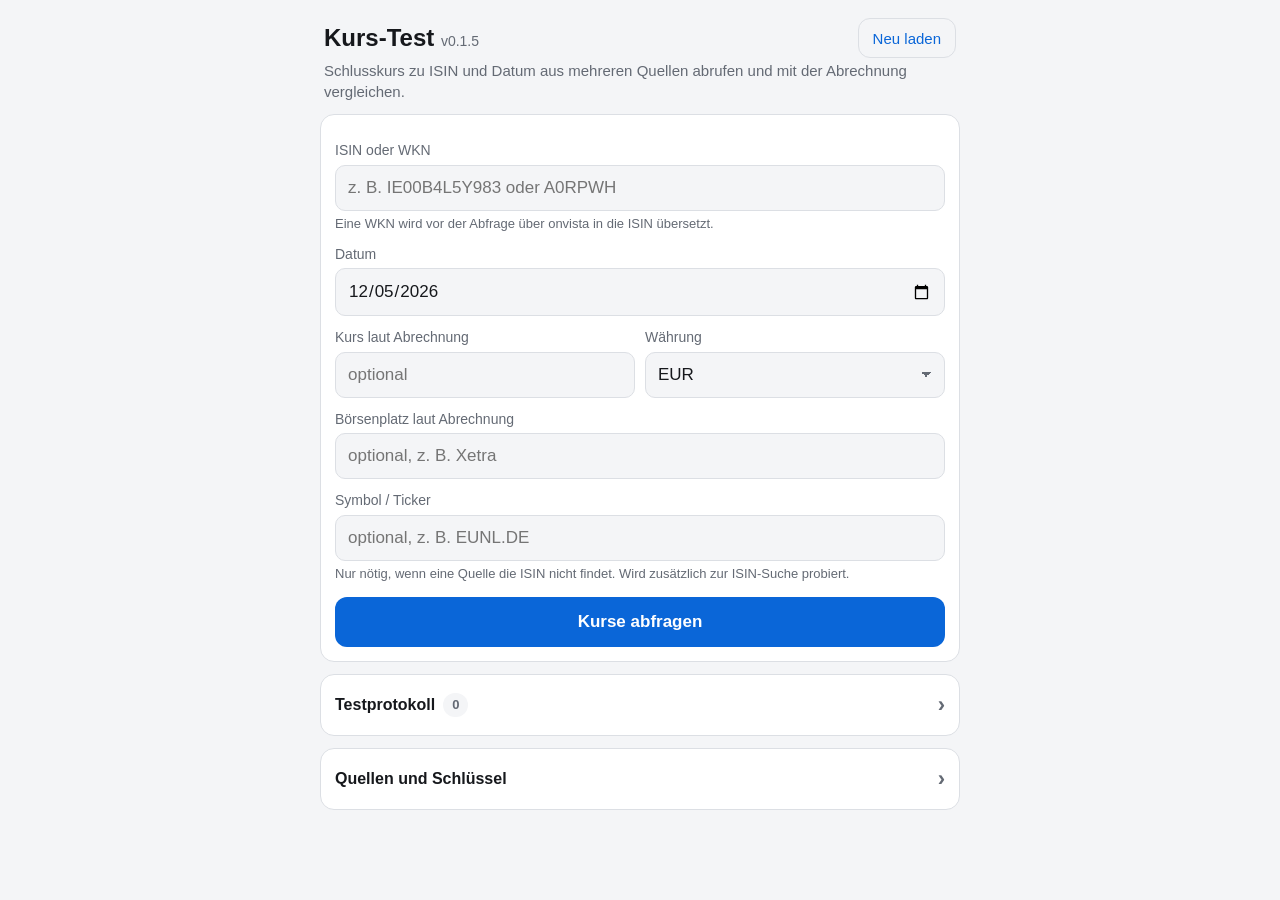
==== kurs-test.html @ 246d6fbe "Kurs-Test v0.1.5: Hinweis bei heutigem Datum, Handelsende je Börsenplatz - Ist das Wunschdatum heute" ====
<!doctype html>
<html lang="de">
<head>
<meta charset="utf-8">
<meta name="viewport" content="width=device-width, initial-scale=1, viewport-fit=cover">
<meta name="apple-mobile-web-app-capable" content="yes">
<meta name="mobile-web-app-capable" content="yes">
<meta name="apple-mobile-web-app-status-bar-style" content="default">
<meta name="apple-mobile-web-app-title" content="Kurs-Test">
<meta name="format-detection" content="telephone=no">
<meta name="theme-color" content="#f4f5f7" media="(prefers-color-scheme: light)">
<meta name="theme-color" content="#16181c" media="(prefers-color-scheme: dark)">
<title>Kurs-Test</title>
<style>
:root {
  --bg: #f4f5f7; --card: #fff; --text: #16181c; --muted: #646a74; --line: #dcdfe4;
  --accent: #0a66d8; --accent-text: #fff;
  --ok: #1b7f3b; --ok-bg: #e4f3e9; --warn: #9a5c00; --warn-bg: #fcf0d9; --bad: #c62828; --bad-bg: #fbe6e6;
  --hl: #e8f1fd;
  color-scheme: light dark;
}
@media (prefers-color-scheme: dark) {
  :root {
    --bg: #16181c; --card: #212429; --text: #eceef1; --muted: #9aa0aa; --line: #353943;
    --accent: #4c9bff; --accent-text: #0b1220;
    --ok: #63d18a; --ok-bg: #1c3325; --warn: #f0b04a; --warn-bg: #3a2e16; --bad: #ff7d7d; --bad-bg: #3d2121;
    --hl: #1b2a3e;
  }
}
* { box-sizing: border-box; }
html { -webkit-text-size-adjust: 100%; }
body {
  margin: 0; background: var(--bg); color: var(--text);
  font: 16px/1.4 -apple-system, BlinkMacSystemFont, "Segoe UI", Roboto, sans-serif;
  padding: env(safe-area-inset-top) max(12px, env(safe-area-inset-right))
           calc(32px + env(safe-area-inset-bottom)) max(12px, env(safe-area-inset-left));
}
main { max-width: 640px; margin: 0 auto; }
.top { display: flex; align-items: center; justify-content: space-between; gap: 10px; margin: 18px 4px 2px; }
h1 { font-size: 24px; margin: 0; }
.top button { width: auto; min-height: 40px; margin: 0; padding: 0 14px; font-size: 15px; }
h1 .ver { font-size: 14px; font-weight: 400; color: var(--muted); }
.lead { margin: 0 4px 8px; color: var(--muted); font-size: 15px; }
h2 { font-size: 18px; margin: 0 0 6px; }
.card { background: var(--card); border: 1px solid var(--line); border-radius: 14px; padding: 14px; margin: 12px 0; }
label { display: block; font-size: 14px; color: var(--muted); margin: 12px 0 4px; }
input:not([type=checkbox]), select {
  display: block; width: 100%; min-width: 0; min-height: 46px; margin: 0;
  font: inherit; font-size: 17px; padding: 10px 12px;
  border: 1px solid var(--line); border-radius: 10px; background: var(--bg); color: var(--text);
  -webkit-appearance: none; appearance: none;
}
select { background-image: linear-gradient(45deg, transparent 50%, var(--muted) 50%), linear-gradient(135deg, var(--muted) 50%, transparent 50%);
  background-position: calc(100% - 18px) 50%, calc(100% - 13px) 50%; background-size: 5px 5px; background-repeat: no-repeat; padding-right: 30px; }
#isin, #symbol { text-transform: uppercase; }
#isin::placeholder, #symbol::placeholder { text-transform: none; }
input[type=checkbox] { width: 24px; height: 24px; margin: 0; flex: none; accent-color: var(--accent); }
.grid2 { display: grid; grid-template-columns: minmax(0, 1fr) minmax(0, 1fr); gap: 0 10px; }
.hint { font-size: 13px; color: var(--muted); margin: 4px 0 0; }
.err { color: var(--bad); font-size: 15px; margin: 10px 0 0; }
button {
  font: inherit; font-size: 17px; font-weight: 600; width: 100%; min-height: 50px; margin-top: 14px;
  border: 0; border-radius: 12px; padding: 0 16px; background: var(--accent); color: var(--accent-text);
  touch-action: manipulation;
}
button:disabled { opacity: .5; }
button.sec { background: transparent; color: var(--accent); border: 1px solid var(--line); font-weight: 500; }
.btns { display: grid; grid-template-columns: 1fr 1fr; gap: 10px; }
details > summary { cursor: pointer; font-weight: 600; min-height: 32px; display: flex; align-items: center; list-style: none; }
details > summary::-webkit-details-marker { display: none; }
details > summary::after { content: "›"; margin-left: auto; font-size: 22px; color: var(--muted); transition: transform .15s; }
details[open] > summary::after { transform: rotate(90deg); }
.src-set { border-top: 1px solid var(--line); padding: 12px 0 4px; }
.src-set:first-of-type { border-top: 0; }
.src-set .head { display: flex; gap: 10px; align-items: center; font-weight: 600; }
.src-set a { color: var(--accent); }

.res-head { display: flex; align-items: center; gap: 8px; flex-wrap: wrap; }
.res-head h2 { margin: 0; }
.badge { font-size: 13px; font-weight: 600; padding: 3px 9px; border-radius: 99px; background: var(--bg); color: var(--muted); }
.badge.ok { background: var(--ok-bg); color: var(--ok); }
.badge.warn { background: var(--warn-bg); color: var(--warn); }
.badge.bad { background: var(--bad-bg); color: var(--bad); }
.msg { margin: 8px 0 0; font-size: 15px; color: var(--muted); }
.q { border: 1px solid var(--line); border-radius: 10px; padding: 10px 12px; margin-top: 10px; }
.q.hl { background: var(--hl); border-color: var(--accent); }
.q-top { display: flex; justify-content: space-between; gap: 10px; align-items: baseline; }
.q-label { font-weight: 600; overflow-wrap: anywhere; }
.q-price { font-weight: 700; font-size: 18px; white-space: nowrap; font-variant-numeric: tabular-nums; }
.q-sub { font-size: 14px; color: var(--muted); margin-top: 2px; overflow-wrap: anywhere; }
.q-sub.warn { color: var(--warn); }
.q-dev { display: inline-block; margin-top: 6px; font-size: 14px; font-weight: 600; padding: 2px 8px; border-radius: 6px; font-variant-numeric: tabular-nums; }
.q-dev.ok { background: var(--ok-bg); color: var(--ok); }
.q-dev.warn { background: var(--warn-bg); color: var(--warn); }
.q-dev.bad { background: var(--bad-bg); color: var(--bad); }
.raw { margin-top: 10px; }
.raw > summary { font-weight: 500; font-size: 14px; color: var(--accent); }
.raw .call { margin-top: 8px; }
.raw .url { font-size: 12px; color: var(--muted); overflow-wrap: anywhere; }
.raw pre { margin: 4px 0 0; padding: 8px; background: var(--bg); border-radius: 8px; font-size: 12px; max-height: 260px; overflow: auto;
  white-space: pre-wrap; word-break: break-all; -webkit-overflow-scrolling: touch; }
.spin { display: inline-block; width: 14px; height: 14px; border: 2px solid var(--line); border-top-color: var(--accent); border-radius: 50%; animation: sp .8s linear infinite; vertical-align: -2px; }
@keyframes sp { to { transform: rotate(360deg); } }
</style>
</head>
<body>
<main>
  <div class="top">
    <h1>Kurs-Test <span class="ver" id="ver"></span></h1>
    <button type="button" class="sec" id="reloadBtn">Neu laden</button>
  </div>
  <p class="lead">Schlusskurs zu ISIN und Datum aus mehreren Quellen abrufen und mit der Abrechnung vergleichen.</p>

  <form class="card" id="form" novalidate autocomplete="off">
    <label for="isin">ISIN oder WKN</label>
    <input id="isin" name="isin" autocapitalize="characters" autocorrect="off" spellcheck="false" maxlength="14" placeholder="z. B. IE00B4L5Y983 oder A0RPWH" enterkeyhint="next">
    <p class="hint">Eine WKN wird vor der Abfrage über onvista in die ISIN übersetzt.</p>

    <label for="date">Datum</label>
    <input id="date" name="date" type="date">

    <div class="grid2">
      <div>
        <label for="ref">Kurs laut Abrechnung</label>
        <input id="ref" name="ref" inputmode="decimal" placeholder="optional" enterkeyhint="done">
      </div>
      <div>
        <label for="refCur">Währung</label>
        <select id="refCur" name="refCur"></select>
      </div>
    </div>

    <label for="venue">Börsenplatz laut Abrechnung</label>
    <input id="venue" name="venue" list="venues" autocorrect="off" placeholder="optional, z. B. Xetra">
    <datalist id="venues">
      <option value="Xetra"><option value="Tradegate"><option value="Frankfurt"><option value="gettex">
      <option value="LS Exchange"><option value="Stuttgart"><option value="München"><option value="Fondsgesellschaft">
      <option value="NYSE"><option value="Nasdaq">
    </datalist>

    <label for="symbol">Symbol / Ticker</label>
    <input id="symbol" name="symbol" autocapitalize="characters" autocorrect="off" spellcheck="false" placeholder="optional, z. B. EUNL.DE">
    <p class="hint">Nur nötig, wenn eine Quelle die ISIN nicht findet. Wird zusätzlich zur ISIN-Suche probiert.</p>

    <p class="err" id="formErr" hidden></p>
    <button type="submit" id="go">Kurse abfragen</button>
  </form>

  <div id="results"></div>

  <details class="card" id="protoCard">
    <summary>Testprotokoll <span class="badge" id="protoCount" style="margin-left:8px">0</span></summary>
    <p class="hint">Jede Abfrage wird hier lokal auf diesem Gerät gesammelt. Als CSV exportieren, um die Quellen zu vergleichen.</p>
    <div class="btns">
      <button type="button" id="exportBtn">CSV exportieren</button>
      <button type="button" class="sec" id="clearBtn">Protokoll löschen</button>
    </div>
  </details>

  <details class="card" id="settings">
    <summary>Quellen und Schlüssel</summary>
    <p class="hint">Schlüssel werden nur lokal in diesem Browser gespeichert und nie übertragen, außer an die jeweilige Quelle.</p>
    <div id="srcSettings"></div>
  </details>
</main>

<script>
'use strict';
const VERSION = '0.1.5';
const LOOKBACK_DAYS = 10;   // so weit wird vor dem Wunschdatum nach dem letzten Handelstag gesucht
const TIMEOUT_MS = 15000;
const CURRENCIES = ['EUR', 'USD', 'GBP', 'CHF', 'JPY', 'CAD', 'AUD', 'DKK', 'SEK', 'NOK', 'HKD'];
// Untereinheiten, in denen manche Börsen notieren (z. B. London in Pence)
const SUBUNITS = { GBp: ['GBP', 100], GBX: ['GBP', 100], ZAc: ['ZAR', 100], ILA: ['ILS', 100] };

// ---------- Hilfsfunktionen ----------
const $ = s => document.querySelector(s);
const enc = encodeURIComponent;
const store = {
  get(k, d) { try { const v = localStorage.getItem(k); return v == null ? d : JSON.parse(v); } catch { return d; } },
  set(k, v) { try { localStorage.setItem(k, JSON.stringify(v)); } catch { /* Speicher nicht verfügbar */ } },
};

function h(tag, attrs, ...kids) {
  const el = document.createElement(tag);
  for (const [k, v] of Object.entries(attrs || {})) {
    if (v == null || v === false) continue;
    if (k === 'class') el.className = v;
    else if (k.startsWith('on')) el.addEventListener(k.slice(2), v);
    else el.setAttribute(k, v === true ? '' : v);
  }
  for (const c of kids.flat()) {
    if (c == null || c === false) continue;
    el.append(c instanceof Node ? c : document.createTextNode(String(c)));
  }
  return el;
}

function fill(el, ...kids) { el.replaceChildren(...kids.flat().filter(c => c != null && c !== false)); }

class SourceError extends Error {
  constructor(status, message) { super(message); this.status = status; }
}

function addDays(iso, n) {
  const d = new Date(iso + 'T00:00:00Z');
  d.setUTCDate(d.getUTCDate() + n);
  return d.toISOString().slice(0, 10);
}
// Unix-Zeitstempel (Sekunden) → Kalenderdatum in der Zeitzone der Börse
function tsToDate(sec, tz) {
  return new Intl.DateTimeFormat('sv-SE', { timeZone: tz || 'Europe/Berlin', year: 'numeric', month: '2-digit', day: '2-digit' })
    .format(new Date(sec * 1000));
}
function todayIso() { return tsToDate(Date.now() / 1000, 'Europe/Berlin'); }
// Letzter gültiger Kurs am oder vor dem Datum
function pickOnOrBefore(points, date) {
  let best = null;
  for (const p of points) {
    if (p.date && p.date <= date && typeof p.close === 'number' && isFinite(p.close) && (!best || p.date > best.date)) best = p;
  }
  return best;
}
function fmtDate(iso) {
  const [y, m, d] = iso.split('-');
  const wd = ['So', 'Mo', 'Di', 'Mi', 'Do', 'Fr', 'Sa'][new Date(iso + 'T12:00:00Z').getUTCDay()];
  return `${wd} ${d}.${m}.${y}`;
}
const nf = new Intl.NumberFormat('de-DE', { minimumFractionDigits: 2, maximumFractionDigits: 6 });
const nf4 = new Intl.NumberFormat('de-DE', { minimumFractionDigits: 2, maximumFractionDigits: 4 });
const nfPct = new Intl.NumberFormat('de-DE', { minimumFractionDigits: 2, maximumFractionDigits: 2, signDisplay: 'exceptZero' });
function parseNum(s) {
  s = String(s || '').trim().replace(/\s/g, '');
  if (!s) return null;
  if (s.includes(',')) s = s.replace(/\./g, '').replace(',', '.');
  const n = Number(s);
  return isFinite(n) ? n : NaN;
}
const isWkn = s => /^[A-Z0-9]{6}$/.test(s);
function isinValid(s) {
  if (!/^[A-Z]{2}[A-Z0-9]{9}[0-9]$/.test(s)) return false;
  const digits = s.split('').map(c => /[A-Z]/.test(c) ? String(c.charCodeAt(0) - 55) : c).join('');
  let sum = 0;
  for (let i = digits.length - 1, dbl = false; i >= 0; i--, dbl = !dbl) {
    let d = +digits[i];
    if (dbl) { d *= 2; if (d > 9) d -= 9; }
    sum += d;
  }
  return sum % 10 === 0;
}
function maskUrl(u) { return u.replace(/(api_token|apikey|token)=[^&]+/gi, '$1=***'); }
// Handelsende je Börsenplatz (deutsche Zeit, sofern nicht anders angegeben); Reihenfolge = Suchreihenfolge
const CLOSING = [
  ['xetra', '17:30 Uhr'], ['tradegate', '22:00 Uhr'], ['gettex', '22:00 Uhr'], ['quotrix', '22:00 Uhr'],
  ['ls exchange', '23:00 Uhr'], ['lang & schwarz', '23:00 Uhr'], ['frankfurt', '22:00 Uhr'], ['stuttgart', '22:00 Uhr'],
  ['münchen', '22:00 Uhr'], ['düsseldorf', '22:00 Uhr'], ['berlin', '22:00 Uhr'], ['hamburg', '22:00 Uhr'], ['hannover', '22:00 Uhr'],
  ['nasdaq', '16:00 Uhr New York (meist 22:00 Uhr dt. Zeit)'], ['nyse', '16:00 Uhr New York (meist 22:00 Uhr dt. Zeit)'],
  ['london', '16:30 Uhr London (17:30 Uhr dt. Zeit)'], ['six', '17:30 Uhr'], ['euronext', '17:30 Uhr'], ['wien', '17:30 Uhr'],
];
function closingTime(label) {
  const l = String(label || '').toLowerCase();
  if (/fondsgesellschaft|\bkag\b/.test(l)) return 'Rücknahmepreis, einmal täglich';
  const hit = CLOSING.find(([k]) => l.includes(k));
  return hit ? 'Handelsende ' + hit[1] : '';
}

function venueMatch(label, venue) {
  return !!venue && String(label || '').toLowerCase().includes(venue.toLowerCase());
}
function sortByVenue(list, getName, venue) {
  return [...list].sort((a, b) => venueMatch(getName(b), venue) - venueMatch(getName(a), venue));
}
function dedupe(list, key) {
  const seen = new Set();
  return list.filter(x => { const k = key(x); if (!k || seen.has(k)) return false; seen.add(k); return true; });
}
function parseCsv(text) {
  const rows = [];
  for (const line of text.split(/\r?\n/)) {
    if (!line) continue;
    const out = []; let cur = '', q = false;
    for (let i = 0; i < line.length; i++) {
      const c = line[i];
      if (q) { if (c === '"' && line[i + 1] === '"') { cur += '"'; i++; } else if (c === '"') q = false; else cur += c; }
      else if (c === '"') q = true;
      else if (c === ',') { out.push(cur); cur = ''; }
      else cur += c;
    }
    out.push(cur); rows.push(out);
  }
  return rows;
}

// ---------- Abruf ----------
async function fetchText(url, opts = {}) {
  const ctrl = new AbortController();
  const timer = setTimeout(() => ctrl.abort(), TIMEOUT_MS);
  try {
    let res;
    try {
      res = await fetch(url, { ...opts, signal: ctrl.signal, credentials: 'omit' });
    } catch (e) {
      if (e.name === 'AbortError') throw new SourceError('timeout', 'Zeitüberschreitung (15 s)');
      throw new SourceError('blocked', 'Vom Browser blockiert (CORS) oder Netzwerkfehler');
    }
    const text = await res.text();
    return { ok: res.ok, status: res.status, text };
  } catch (e) {
    if (e instanceof SourceError) throw e;
    throw new SourceError(e.name === 'AbortError' ? 'timeout' : 'error', e.name === 'AbortError' ? 'Zeitüberschreitung (15 s)' : String(e.message || e));
  } finally {
    clearTimeout(timer);
  }
}

// Kontext je Quelle: hält den Schlüssel und protokolliert alle Rohantworten
function makeCtx(src) {
  const raw = [];
  return {
    raw,
    key: (keys[src.id] || '').trim(),
    async json(url, opts) {
      const entry = { url: maskUrl(url) };
      raw.push(entry);
      try {
        const r = await fetchText(url, opts);
        entry.status = r.status; entry.text = r.text;
        if (!r.ok) throw new SourceError('http', `HTTP ${r.status}`);
        try { return JSON.parse(r.text); } catch { throw new SourceError('parse', 'Antwort ist kein JSON'); }
      } catch (e) {
        if (entry.text == null) entry.text = '[' + e.message + ']';
        throw e;
      }
    },
  };
}

// ---------- EZB-Referenzkurse ----------
const fxCache = new Map();
// Liefert Einheiten Fremdwährung je 1 EUR am oder vor dem Datum
function ecbRate(cur, date) {
  if (cur === 'EUR') return Promise.resolve({ rate: 1, date });
  const k = cur + '|' + date;
  if (!fxCache.has(k)) {
    const p = (async () => {
      const url = `https://data-api.ecb.europa.eu/service/data/EXR/D.${enc(cur)}.EUR.SP00.A?startPeriod=${addDays(date, -LOOKBACK_DAYS)}&endPeriod=${date}&format=csvdata&detail=dataonly`;
      const r = await fetchText(url);
      if (!r.ok) throw new SourceError(r.status === 404 ? 'notfound' : 'http', r.status === 404 ? `Kein EZB-Kurs für ${cur} im Zeitraum` : `HTTP ${r.status}`);
      const rows = parseCsv(r.text);
      const head = rows[0] || [];
      const iD = head.indexOf('TIME_PERIOD'), iV = head.indexOf('OBS_VALUE');
      const pt = pickOnOrBefore(rows.slice(1).map(x => ({ date: x[iD], close: parseFloat(x[iV]) })), date);
      if (!pt) throw new SourceError('nodata', `Kein EZB-Kurs für ${cur} im Zeitraum`);
      return { rate: pt.close, date: pt.date, url, text: r.text };
    })();
    p.catch(() => fxCache.delete(k));
    fxCache.set(k, p);
  }
  return fxCache.get(k);
}
function normCur(cur, value) {
  if (SUBUNITS[cur]) return { cur: SUBUNITS[cur][0], value: value / SUBUNITS[cur][1] };
  return { cur: (cur || '').toUpperCase(), value };
}

// ---------- Quellen ----------
// Jede Quelle liefert eine Liste von Zeilen: { label, name, currency, close, date, note, error, info }

async function runOnvista(q, ctx) {
  const OV = 'https://api.onvista.de/api/v1';
  const PATH = { STOCK: 'stocks', FUND: 'funds', BOND: 'bonds', DERIVATIVE: 'derivatives', INDEX: 'indices', PRECIOUS_METAL: 'precious_metals', CURRENCY: 'currencies' };
  const s = await ctx.json(`${OV}/instruments/search/facet?searchValue=${enc(q.isin)}`);
  const items = [];
  for (const f of s.facets || []) for (const r of f.results || []) items.push(r);
  const inst = items.find(r => (r.isin || '').toUpperCase() === q.isin) || items[0];
  if (!inst) throw new SourceError('notfound', 'ISIN nicht gefunden');
  const type = inst.entityType;
  const path = PATH[type] || String(type || '').toLowerCase() + 's';
  const snap = await ctx.json(`${OV}/${path}/ISIN:${enc(inst.isin || q.isin)}/snapshot`);
  const uid = (snap.instrument && snap.instrument.entityValue) || inst.entityValue;
  const name = (snap.instrument && snap.instrument.name) || inst.name;
  // Die Notierungs-ID steckt in market.idNotation (ältere Antworten: direkt im Eintrag)
  let nots = ((snap.quoteList && snap.quoteList.list) || [])
    .map(n => ({ ...n, id: (n.market && n.market.idNotation) != null ? n.market.idNotation : n.idNotation }))
    .filter(n => n.id != null);
  if (!nots.length) throw new SourceError('nodata', 'Keine Börsenplätze gefunden');
  nots = sortByVenue(nots, n => n.market && n.market.name, q.venue).slice(0, 8);
  return Promise.all(nots.map(async n => {
    const label = (n.market && n.market.name) || 'Notierung ' + n.id;
    const cur = n.isoCurrency || (n.market && n.market.isoCurrency) || (n.quote && n.quote.isoCurrency);
    const base = `${OV}/instruments/${enc(type)}/${enc(uid)}`;
    const from = addDays(q.date, -LOOKBACK_DAYS);
    // Zwei Abfragewege; der erste, der Kurse liefert, gewinnt
    const ways = [
      ['eod_history', `${base}/eod_history?idNotation=${enc(n.id)}&range=M1&startDate=${from}`],
      ['chart_history', `${base}/chart_history?idNotation=${enc(n.id)}&resolution=1D&startDate=${from}&endDate=${addDays(q.date, 1)}`],
    ];
    const errors = [];
    for (const [way, url] of ways) {
      try {
        const e = await ctx.json(url);
        const ts = e.datetimeLast || [], last = e.last || [];
        const p = pickOnOrBefore(ts.map((t, i) => ({ date: tsToDate(t, 'Europe/Berlin'), close: last[i] })), q.date);
        if (p) return { label, name, currency: e.isoCurrency || cur, close: p.close, date: p.date, note: 'über ' + way };
        errors.push(`${way}: kein Kurs im Zeitraum`);
      } catch (err) {
        errors.push(`${way}: ${err.message}`);
      }
    }
    return { label, name, error: errors.join(' · ') };
  }));
}

async function runYahoo(q, ctx) {
  const Y = 'https://query1.finance.yahoo.com';
  let list = q.symbol ? [{ symbol: q.symbol }] : [];
  try {
    const s = await ctx.json(`${Y}/v1/finance/search?q=${enc(q.isin)}&quotesCount=10&newsCount=0`);
    for (const it of s.quotes || []) list.push({ symbol: it.symbol, name: it.longname || it.shortname, exch: it.exchDisp || it.exchange });
  } catch (e) { if (!list.length) throw e; }
  list = sortByVenue(dedupe(list, x => x.symbol), x => x.exch, q.venue).slice(0, 6);
  if (!list.length) throw new SourceError('notfound', 'ISIN nicht gefunden');
  const p1 = Math.floor(Date.parse(addDays(q.date, -LOOKBACK_DAYS) + 'T00:00:00Z') / 1000);
  const p2 = Math.floor(Date.parse(addDays(q.date, 1) + 'T23:59:59Z') / 1000);
  return Promise.all(list.map(async sy => {
    try {
      const c = await ctx.json(`${Y}/v8/finance/chart/${enc(sy.symbol)}?period1=${p1}&period2=${p2}&interval=1d`);
      const r = c.chart && c.chart.result && c.chart.result[0];
      if (!r) throw new SourceError('nodata', (c.chart && c.chart.error && c.chart.error.description) || 'Keine Daten');
      const closes = (r.indicators && r.indicators.quote && r.indicators.quote[0] && r.indicators.quote[0].close) || [];
      const p = pickOnOrBefore((r.timestamp || []).map((t, i) => ({ date: tsToDate(t, r.meta.exchangeTimezoneName), close: closes[i] })), q.date);
      return {
        label: `${sy.symbol} · ${r.meta.fullExchangeName || r.meta.exchangeName || sy.exch || ''}`, name: sy.name || r.meta.longName,
        currency: r.meta.currency, close: p && p.close, date: p && p.date,
        error: p ? null : 'Kein Kurs im Zeitraum', note: 'Schlusskurs splitbereinigt',
      };
    } catch (err) {
      return { label: sy.symbol, name: sy.name, error: err.message };
    }
  }));
}

async function runEodhd(q, ctx) {
  const E = 'https://eodhd.com/api';
  const k = enc(ctx.key);
  let list = [];
  if (q.symbol && q.symbol.includes('.')) { const [c, x] = q.symbol.split('.'); list.push({ Code: c, Exchange: x }); }
  try {
    const s = await ctx.json(`${E}/search/${enc(q.isin)}?api_token=${k}&fmt=json&limit=15`);
    if (Array.isArray(s)) list.push(...s);
  } catch (e) { if (!list.length) throw e; }
  list = sortByVenue(dedupe(list, x => x.Code && x.Code + '.' + x.Exchange), x => x.Exchange, q.venue).slice(0, 6);
  if (!list.length) throw new SourceError('notfound', 'ISIN nicht gefunden');
  return Promise.all(list.map(async it => {
    const sym = it.Code + '.' + it.Exchange;
    try {
      const d = await ctx.json(`${E}/eod/${enc(sym)}?from=${addDays(q.date, -LOOKBACK_DAYS)}&to=${q.date}&period=d&fmt=json&api_token=${k}`);
      const p = pickOnOrBefore((Array.isArray(d) ? d : []).map(x => ({ date: x.date, close: x.close })), q.date);
      return { label: sym, name: it.Name, currency: it.Currency, close: p && p.close, date: p && p.date,
        error: p ? null : 'Kein Kurs im Zeitraum', note: '„close“ splitbereinigt' };
    } catch (err) {
      return { label: sym, name: it.Name, error: err.message };
    }
  }));
}

async function runTwelve(q, ctx) {
  const T = 'https://api.twelvedata.com';
  const k = enc(ctx.key);
  let list = q.symbol ? [{ symbol: q.symbol }] : [];
  try {
    const s = await ctx.json(`${T}/symbol_search?symbol=${enc(q.isin)}&outputsize=10&apikey=${k}`);
    if (s.status === 'error') throw new SourceError('http', s.message || 'Fehler');
    list.push(...(s.data || []));
  } catch (e) { if (!list.length) throw e; }
  list = sortByVenue(dedupe(list, x => x.symbol && x.symbol + '|' + (x.mic_code || '')), x => x.exchange, q.venue).slice(0, 4);
  if (!list.length) throw new SourceError('notfound', 'ISIN nicht gefunden');
  return Promise.all(list.map(async it => {
    const label = it.exchange ? `${it.symbol} · ${it.exchange}` : it.symbol;
    try {
      const mic = it.mic_code ? `&mic_code=${enc(it.mic_code)}` : '';
      const t = await ctx.json(`${T}/time_series?symbol=${enc(it.symbol)}${mic}&interval=1day&start_date=${addDays(q.date, -LOOKBACK_DAYS)}&end_date=${addDays(q.date, 1)}&order=asc&apikey=${k}`);
      if (t.status === 'error') throw new SourceError('http', t.message || 'Fehler');
      const p = pickOnOrBefore((t.values || []).map(v => ({ date: String(v.datetime).slice(0, 10), close: parseFloat(v.close) })), q.date);
      return { label, name: it.instrument_name, currency: (t.meta && t.meta.currency) || it.currency, close: p && p.close, date: p && p.date,
        error: p ? null : 'Kein Kurs im Zeitraum' };
    } catch (err) {
      return { label, name: it.instrument_name, error: err.message };
    }
  }));
}

async function runAlpha(q, ctx) {
  const A = 'https://www.alphavantage.co/query';
  const k = enc(ctx.key);
  const check = j => { const m = j['Error Message'] || j.Note || j.Information; if (m) throw new SourceError('http', m); };
  let list = q.symbol ? [{ sym: q.symbol }] : [];
  try {
    const s = await ctx.json(`${A}?function=SYMBOL_SEARCH&keywords=${enc(q.isin)}&apikey=${k}`);
    check(s);
    for (const m of s.bestMatches || []) list.push({ sym: m['1. symbol'], name: m['2. name'], region: m['4. region'], cur: m['8. currency'] });
  } catch (e) { if (!list.length) throw e; }
  list = dedupe(list, x => x.sym).slice(0, 2);
  if (!list.length) throw new SourceError('notfound', 'ISIN nicht gefunden (Alpha Vantage sucht nur nach Namen/Tickern – Symbol eintragen)');
  return Promise.all(list.map(async it => {
    const label = it.region ? `${it.sym} · ${it.region}` : it.sym;
    try {
      const r = await ctx.json(`${A}?function=TIME_SERIES_DAILY&symbol=${enc(it.sym)}&outputsize=compact&apikey=${k}`);
      check(r);
      const series = r['Time Series (Daily)'] || {};
      const p = pickOnOrBefore(Object.entries(series).map(([d, v]) => ({ date: d, close: parseFloat(v['4. close']) })), q.date);
      return { label, name: it.name, currency: it.cur, close: p && p.close, date: p && p.date,
        error: p ? null : 'Kein Kurs – kostenloser Tarif liefert nur die letzten ~100 Handelstage' };
    } catch (err) {
      return { label, name: it.name, error: err.message };
    }
  }));
}

async function runOpenFigi(q, ctx) {
  const headers = { 'Content-Type': 'application/json' };
  if (ctx.key) headers['X-OPENFIGI-APIKEY'] = ctx.key;
  const r = await ctx.json('https://api.openfigi.com/v3/mapping', { method: 'POST', headers, body: JSON.stringify([{ idType: 'ID_ISIN', idValue: q.isin }]) });
  const d = Array.isArray(r) ? r[0] : null;
  if (d && d.error) throw new SourceError('http', d.error);
  if (!d || !d.data || !d.data.length) throw new SourceError('notfound', (d && d.warning) || 'ISIN nicht gefunden');
  return d.data.slice(0, 20).map(x => ({
    label: `${x.ticker} · ${x.exchCode}`, name: x.name, info: true,
    note: [x.securityType, x.marketSector].filter(Boolean).join(' · '),
  }));
}

const SOURCES = [
  { id: 'onvista', name: 'onvista', key: false, run: runOnvista,
    info: 'Inoffizielle Schnittstelle, kein Schlüssel. Sucht per ISIN, liefert mehrere Börsenplätze, bei Fonds auch die Fondsgesellschaft.' },
  { id: 'yahoo', name: 'Yahoo Finance', key: false, run: runYahoo,
    info: 'Inoffizielle Schnittstelle, kein Schlüssel. Schlusskurse sind splitbereinigt.' },
  { id: 'eodhd', name: 'EODHD', key: true, run: runEodhd, keyUrl: 'https://eodhd.com/register',
    info: 'Kostenpflichtig, kostenloser Zugang mit 20 Abrufen am Tag. Suche per ISIN, gute Abdeckung von Xetra.' },
  { id: 'twelve', name: 'Twelve Data', key: true, run: runTwelve, keyUrl: 'https://twelvedata.com/register',
    info: 'Kostenloser Schlüssel, 8 Abrufe pro Minute. Europäische Börsen teils nur im Bezahltarif.' },
  { id: 'alpha', name: 'Alpha Vantage', key: true, run: runAlpha, keyUrl: 'https://www.alphavantage.co/support/#api-key',
    info: 'Kostenloser Schlüssel, 25 Abrufe am Tag, nur die letzten ~100 Handelstage. Findet ISINs meist nicht – Symbol eintragen.' },
  { id: 'openfigi', name: 'OpenFIGI', key: 'optional', run: runOpenFigi, keyUrl: 'https://www.openfigi.com/api',
    info: 'Keine Kurse – zeigt nur, unter welchen Tickern und Börsen die ISIN gehandelt wird. Schlüssel optional.' },
];

// ---------- Zustand ----------
const keys = store.get('kt.keys', {});
const enabled = store.get('kt.enabled', Object.fromEntries(SOURCES.map(s => [s.id, true])));
const FIELDS = ['isin', 'date', 'ref', 'refCur', 'venue', 'symbol'];

// ---------- Darstellung ----------
const STATUS = {
  ok: ['Kurs gefunden', 'ok'], info: ['Zuordnung', 'ok'], nodata: ['Kein Kurs zum Datum', 'warn'],
  notfound: ['Nicht gefunden', 'warn'], blocked: ['Blockiert', 'bad'], timeout: ['Zeitüberschreitung', 'bad'],
  http: ['Fehler', 'bad'], parse: ['Fehler', 'bad'], error: ['Fehler', 'bad'], nokey: ['Schlüssel fehlt', ''], running: ['läuft …', ''],
};
function badge(status) {
  const [t, c] = STATUS[status] || [status, ''];
  return h('span', { class: 'badge ' + c }, status === 'running' ? [h('span', { class: 'spin' }), ' '] : null, t);
}
function devClass(d) { const a = Math.abs(d); return a < 0.005 ? 'ok' : a < 0.02 ? 'warn' : 'bad'; }

function rawBlock(raw) {
  if (!raw || !raw.length) return null;
  return h('details', { class: 'raw' }, h('summary', {}, `Rohdaten (${raw.length} Abruf${raw.length === 1 ? '' : 'e'})`),
    raw.map(r => h('div', { class: 'call' },
      h('div', { class: 'url' }, (r.status ? `HTTP ${r.status} · ` : '') + r.url),
      h('pre', {}, (r.text || '').length > 20000 ? r.text.slice(0, 20000) + '\n… (gekürzt)' : r.text || ''))));
}

function quoteRow(r, q) {
  const kids = [];
  const price = r.close != null ? `${nf.format(r.close)} ${r.currency || ''}` : '';
  kids.push(h('div', { class: 'q-top' }, h('span', { class: 'q-label' }, r.label), price && h('span', { class: 'q-price' }, price)));
  const sub = [r.name, r.note].filter(Boolean).join(' · ');
  if (sub) kids.push(h('div', { class: 'q-sub' }, sub));
  if (r.close != null) {
    const late = r.date < q.date;
    const closing = closingTime(r.label);
    kids.push(h('div', { class: 'q-sub' + (late ? ' warn' : '') },
      (late && q.date === todayIso() ? `Für heute gibt es noch keinen Schlusskurs – angezeigt wird der vom ${fmtDate(r.date)}`
        : `Kurs vom ${fmtDate(r.date)}` + (late ? ' – letzter Handelstag vor dem Wunschdatum' : ''))));
    if (closing) kids.push(h('div', { class: 'q-sub' }, closing));
    if (r.eur != null) kids.push(h('div', { class: 'q-sub' }, `≈ ${nf4.format(r.eur)} EUR (EZB ${nf.format(r.fxRate)} vom ${fmtDate(r.fxDate)})`));
    if (r.dev != null) kids.push(h('div', { class: 'q-dev ' + devClass(r.dev) },
      `Abweichung ${nfPct.format(r.dev * 100)} %` + (r.devViaFx ? ' (über EZB-Kurs umgerechnet)' : '')));
    if (r.fxNote) kids.push(h('div', { class: 'q-sub warn' }, r.fxNote));
  }
  if (r.error) kids.push(h('div', { class: 'q-sub warn' }, r.error));
  return h('div', { class: 'q' + (venueMatch(r.label, q.venue) ? ' hl' : '') }, kids);
}

function renderSource(card, src, res, q) {
  fill(card,
    h('div', { class: 'res-head' }, h('h2', {}, src.name), badge(res.status)),
    res.message ? h('p', { class: 'msg' }, res.message) : null,
    (res.rows || []).map(r => quoteRow(r, q)),
    rawBlock(res.raw));
}

// Abweichung zum Abrechnungskurs und Gegenwert in EUR ergänzen
async function enrichRows(rows, q) {
  for (const r of rows) {
    if (r.close == null) continue;
    const n = normCur(r.currency, r.close);
    try {
      if (n.cur && n.cur !== 'EUR') {
        const fx = await ecbRate(n.cur, r.date);
        r.eur = n.value / fx.rate; r.fxRate = fx.rate; r.fxDate = fx.date;
      }
      if (q.ref != null) {
        if (!n.cur || n.cur === q.refCur) {
          r.dev = n.value / q.ref - 1;
        } else {
          const a = n.cur === 'EUR' ? n.value : r.eur;
          const fxRef = await ecbRate(q.refCur, q.date);
          r.dev = a / (q.ref / fxRef.rate) - 1; r.devViaFx = true;
        }
      }
    } catch (e) {
      r.fxNote = 'EZB-Umrechnung nicht möglich: ' + e.message;
      if (q.ref != null && (!n.cur || n.cur === q.refCur)) r.dev = n.value / q.ref - 1;
    }
  }
}

async function renderFx(card, q, curs) {
  const list = [...curs].filter(c => c !== 'EUR').sort();
  const kids = [h('div', { class: 'res-head' }, h('h2', {}, 'EZB-Referenzkurse'))];
  const raw = [];
  for (const c of list) {
    try {
      const fx = await ecbRate(c, q.date);
      raw.push({ url: fx.url, status: 200, text: fx.text });
      const late = fx.date < q.date;
      kids.push(h('div', { class: 'q' },
        h('div', { class: 'q-top' }, h('span', { class: 'q-label' }, `1 EUR = ${c}`), h('span', { class: 'q-price' }, nf.format(fx.rate))),
        h('div', { class: 'q-sub' + (late ? ' warn' : '') }, late && q.date === todayIso() ? `Für heute noch kein EZB-Kurs (erscheint gegen 16 Uhr) – angezeigt wird der vom ${fmtDate(fx.date)}`
          : `vom ${fmtDate(fx.date)}` + (late ? ' – letzter Veröffentlichungstag davor' : ''))));
    } catch (e) {
      kids.push(h('div', { class: 'q' }, h('div', { class: 'q-top' }, h('span', { class: 'q-label' }, c)), h('div', { class: 'q-sub warn' }, e.message)));
    }
  }
  kids.push(h('p', { class: 'hint' }, 'Referenzkurs der EZB von ca. 14:15 Uhr – nicht identisch mit dem Devisenkurs der Bank auf der Abrechnung.'));
  kids.push(rawBlock(raw));
  fill(card, kids);
}

// WKN → ISIN über die Suche von onvista
async function resolveWkn(wkn) {
  const r = await fetchText(`https://api.onvista.de/api/v1/instruments/search/facet?searchValue=${enc(wkn)}`);
  if (!r.ok) throw new SourceError('http', `HTTP ${r.status}`);
  let s;
  try { s = JSON.parse(r.text); } catch { throw new SourceError('parse', 'Antwort ist kein JSON'); }
  const items = [];
  for (const f of s.facets || []) for (const it of f.results || []) if (it.isin) items.push(it);
  const hit = items.find(it => String(it.wkn || '').toUpperCase() === wkn) || (items.length === 1 ? items[0] : null);
  if (!hit) throw new SourceError('notfound', 'WKN nicht gefunden');
  return { isin: String(hit.isin).toUpperCase(), name: hit.name };
}

// ---------- Ablauf ----------
function readForm() {
  const v = id => $('#' + id).value;
  return {
    isin: v('isin').trim().toUpperCase().replace(/\s/g, ''),
    date: v('date'),
    ref: parseNum(v('ref')),
    refCur: v('refCur'),
    venue: v('venue').trim(),
    symbol: v('symbol').trim().toUpperCase(),
  };
}
function formError(msg) { const e = $('#formErr'); e.textContent = msg || ''; e.hidden = !msg; }

async function runAll(ev) {
  ev.preventDefault();
  document.activeElement && document.activeElement.blur();   // Bildschirmtastatur schließen
  const q = readForm();
  if (!isWkn(q.isin) && !isinValid(q.isin)) {
    return formError(q.isin.length === 12 ? 'ISIN ungültig – Prüfziffer stimmt nicht.' : 'Bitte eine ISIN (12 Zeichen) oder WKN (6 Zeichen) eingeben.');
  }
  if (!q.date) return formError('Bitte ein Datum wählen.');
  if (q.date > todayIso()) return formError('Das Datum liegt in der Zukunft.');
  if (Number.isNaN(q.ref) || q.ref === 0) return formError('Kurs laut Abrechnung ist keine gültige Zahl.');
  formError('');

  const active = SOURCES.filter(s => enabled[s.id]);
  if (!active.length) return formError('Keine Quelle aktiv – siehe „Quellen und Schlüssel“.');
  const btn = $('#go');
  btn.disabled = true; btn.textContent = 'Frage ab …';

  let wknInfo = '';
  if (isWkn(q.isin)) {
    btn.textContent = 'Suche WKN …';
    try {
      const res = await resolveWkn(q.isin);
      q.wkn = q.isin; q.isin = res.isin;
      wknInfo = `WKN ${q.wkn} → ISIN ${q.isin}` + (res.name ? ` (${res.name})` : '') + ' · ';
    } catch (e) {
      btn.disabled = false; btn.textContent = 'Kurse abfragen';
      return formError(`WKN ${q.isin} konnte nicht in eine ISIN übersetzt werden (${e.message}). Bitte die ISIN eingeben.`);
    }
    btn.textContent = 'Frage ab …';
  }

  const out = $('#results');
  out.replaceChildren(h('p', { class: 'lead' }, wknInfo + `${q.isin} · ${fmtDate(q.date)}` + (q.ref != null ? ` · Abrechnung ${nf.format(q.ref)} ${q.refCur}` : '')));
  const entry = { at: new Date().toISOString(), q, sources: [] };
  const curs = new Set(['USD']);
  if (q.refCur !== 'EUR') curs.add(q.refCur);

  await Promise.all(active.map(async src => {
    const card = h('section', { class: 'card' });
    out.append(card);
    renderSource(card, src, { status: 'running', rows: [] }, q);
    const ctx = makeCtx(src);
    let res;
    if (src.key === true && !ctx.key) {
      res = { status: 'nokey', message: 'Kein Schlüssel hinterlegt – unten unter „Quellen und Schlüssel“ eintragen.', rows: [] };
    } else {
      try {
        const rows = await src.run(q, ctx);
        const status = rows.some(r => r.close != null) ? 'ok' : rows.length && rows.every(r => r.info) ? 'info' : rows.length ? 'nodata' : 'notfound';
        res = { status, rows };
      } catch (e) {
        res = { status: e.status || 'error', message: e.message, rows: [] };
      }
    }
    res.raw = ctx.raw;
    await enrichRows(res.rows, q);
    for (const r of res.rows) if (r.close != null && r.currency) curs.add(normCur(r.currency, 0).cur);
    renderSource(card, src, res, q);
    entry.sources.push({ id: src.id, name: src.name, status: res.status, message: res.message || '', rows: res.rows });
  }));

  const fxCard = h('section', { class: 'card' }, h('div', { class: 'res-head' }, h('h2', {}, 'EZB-Referenzkurse'), badge('running')));
  out.append(fxCard);
  await renderFx(fxCard, q, curs);

  entry.sources.sort((a, b) => SOURCES.findIndex(s => s.id === a.id) - SOURCES.findIndex(s => s.id === b.id));
  const log = store.get('kt.log', []);
  log.push(entry);
  store.set('kt.log', log.slice(-500));
  updateProtoCount();
  btn.disabled = false; btn.textContent = 'Kurse abfragen';
}

// ---------- Protokoll ----------
function updateProtoCount() { $('#protoCount').textContent = store.get('kt.log', []).length; }

function exportCsv() {
  const log = store.get('kt.log', []);
  if (!log.length) { alert('Das Protokoll ist leer.'); return; }
  const num = n => n == null || !isFinite(n) ? '' : String(n).replace('.', ',');
  const cell = v => { v = v == null ? '' : String(v); return /[;"\n\r]/.test(v) ? '"' + v.replace(/"/g, '""') + '"' : v; };
  const lines = [[
    'Abfragezeit', 'ISIN', 'WKN', 'Datum', 'Kurs Abrechnung', 'Währung Abrechnung', 'Börsenplatz Abrechnung', 'Quelle', 'Status',
    'Instrument / Börsenplatz', 'Name', 'Währung', 'Kurs', 'Kursdatum', 'Abweichung %', 'Hinweis',
  ]];
  for (const e of log) {
    const base = [e.at, e.q.isin, e.q.wkn || '', e.q.date, num(e.q.ref), e.q.refCur, e.q.venue];
    for (const s of e.sources) {
      if (!s.rows.length) { lines.push([...base, s.name, s.status, '', '', '', '', '', '', s.message]); continue; }
      for (const r of s.rows) {
        lines.push([...base, s.name, r.close != null ? 'ok' : r.info ? 'info' : 'kein Kurs', r.label, r.name, r.currency,
          num(r.close), r.date, r.dev != null ? num(+(r.dev * 100).toFixed(4)) : '', [r.note, r.error, r.fxNote].filter(Boolean).join(' · ')]);
      }
    }
  }
  const csv = '﻿' + lines.map(l => l.map(cell).join(';')).join('\r\n');
  const name = `kurs-test-protokoll-${todayIso()}.csv`;
  const file = new File([csv], name, { type: 'text/csv' });
  // Auf dem iPhone über das Teilen-Menü (z. B. „In Dateien sichern“), sonst als Download
  if (navigator.canShare && navigator.canShare({ files: [file] })) {
    navigator.share({ files: [file], title: name }).catch(() => {});
    return;
  }
  const a = h('a', { href: URL.createObjectURL(file), download: name });
  document.body.append(a); a.click(); a.remove();
  setTimeout(() => URL.revokeObjectURL(a.href), 10000);
}

// ---------- Einstellungen ----------
function renderSettings() {
  $('#srcSettings').replaceChildren(...SOURCES.map(s => {
    const cb = h('input', { type: 'checkbox', id: 'en-' + s.id, checked: !!enabled[s.id],
      onchange: e => { enabled[s.id] = e.target.checked; store.set('kt.enabled', enabled); } });
    const kids = [h('label', { class: 'head', for: 'en-' + s.id, style: 'color:inherit;margin:0;font-size:17px' }, cb, s.name), h('p', { class: 'hint' }, s.info)];
    if (s.key) {
      kids.push(h('label', { for: 'key-' + s.id }, s.key === true ? 'API-Schlüssel' : 'API-Schlüssel (optional)'));
      kids.push(h('input', { id: 'key-' + s.id, type: 'password', value: keys[s.id] || '', autocomplete: 'off', autocapitalize: 'off', spellcheck: 'false',
        oninput: e => { keys[s.id] = e.target.value.trim(); store.set('kt.keys', keys); } }));
      kids.push(h('p', { class: 'hint' }, h('a', { href: s.keyUrl, target: '_blank', rel: 'noopener' }, 'Schlüssel beantragen')));
    }
    return h('div', { class: 'src-set' }, kids);
  }));
}

// ---------- Start ----------
function init() {
  $('#ver').textContent = 'v' + VERSION;
  $('#refCur').replaceChildren(...CURRENCIES.map(c => h('option', { value: c }, c)));
  const saved = store.get('kt.form', {});
  for (const f of FIELDS) if (saved[f] != null) $('#' + f).value = saved[f];
  if (!$('#date').value) $('#date').value = addDays(todayIso(), -1);
  $('#date').max = todayIso();
  $('#form').addEventListener('input', () => store.set('kt.form', Object.fromEntries(FIELDS.map(f => [f, $('#' + f).value]))));
  $('#form').addEventListener('submit', runAll);
  // Lädt die Seite am Zwischenspeicher vorbei, damit eine neue Version sofort erscheint
  $('#reloadBtn').addEventListener('click', () => location.replace(location.pathname + '?neu=' + Date.now()));
  $('#exportBtn').addEventListener('click', exportCsv);
  $('#clearBtn').addEventListener('click', () => {
    if (confirm('Testprotokoll wirklich löschen?')) { store.set('kt.log', []); updateProtoCount(); }
  });
  renderSettings();
  updateProtoCount();
}
init();
</script>
</body>
</html>
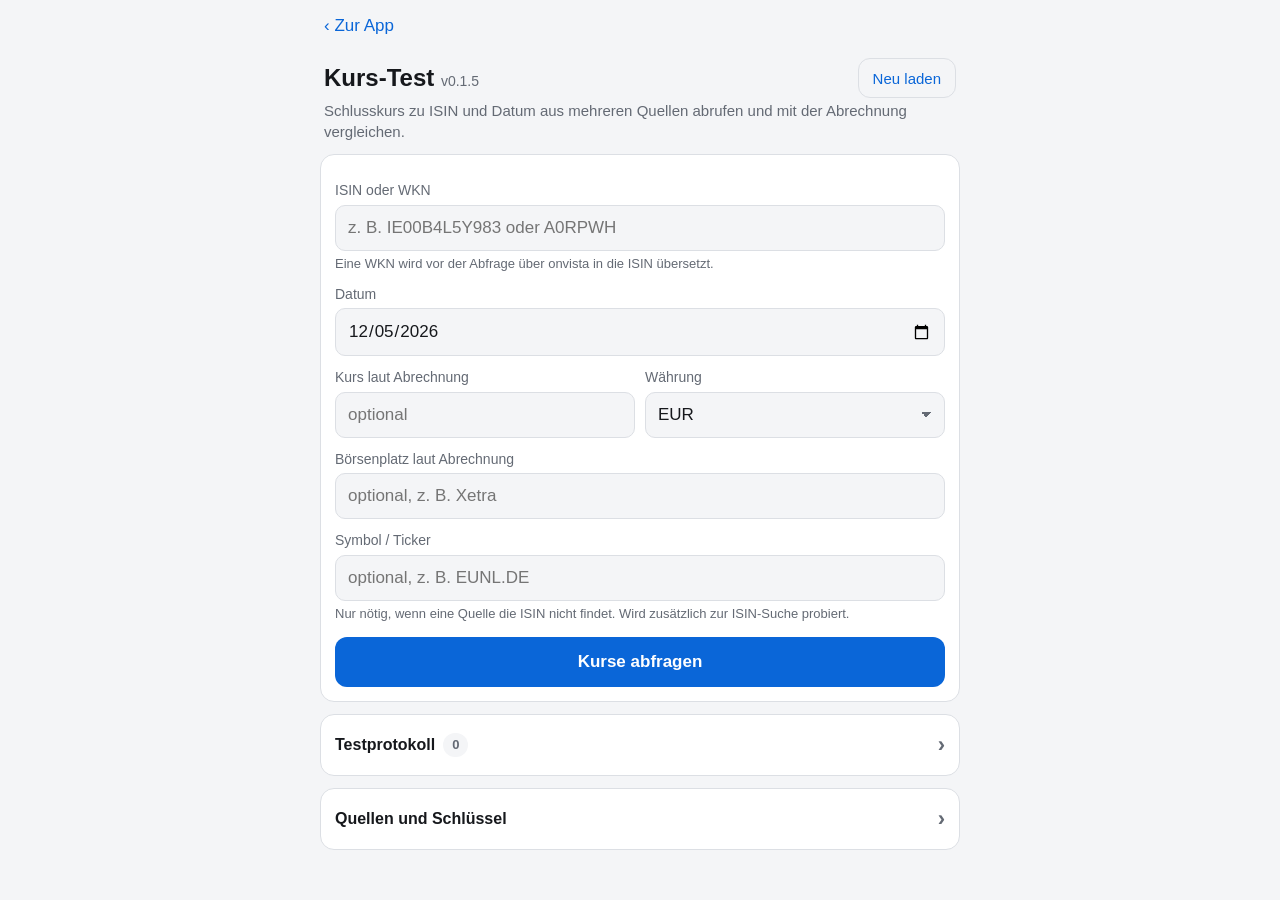
==== commit 3c733d0f: "v0.9.2 (Etappe B): Eingabe am iPhone - Offene Sparplan-Ausführungen: Knöpfe in eigener Zeile, „Erfas" ====
--- a/kurs-test.html
+++ b/kurs-test.html
@@ -36,6 +36,7 @@
            calc(32px + env(safe-area-inset-bottom)) max(12px, env(safe-area-inset-left));
 }
 main { max-width: 640px; margin: 0 auto; }
+.toapp { display: inline-flex; align-items: center; min-height: 44px; margin: 4px 4px -8px; color: var(--accent); text-decoration: none; font-size: 17px; }
 .top { display: flex; align-items: center; justify-content: space-between; gap: 10px; margin: 18px 4px 2px; }
 h1 { font-size: 24px; margin: 0; }
 .top button { width: auto; min-height: 40px; margin: 0; padding: 0 14px; font-size: 15px; }
@@ -105,6 +106,7 @@
 </head>
 <body>
 <main>
+  <a class="toapp" href="./#/mehr">‹ Zur App</a>
   <div class="top">
     <h1>Kurs-Test <span class="ver" id="ver"></span></h1>
     <button type="button" class="sec" id="reloadBtn">Neu laden</button>
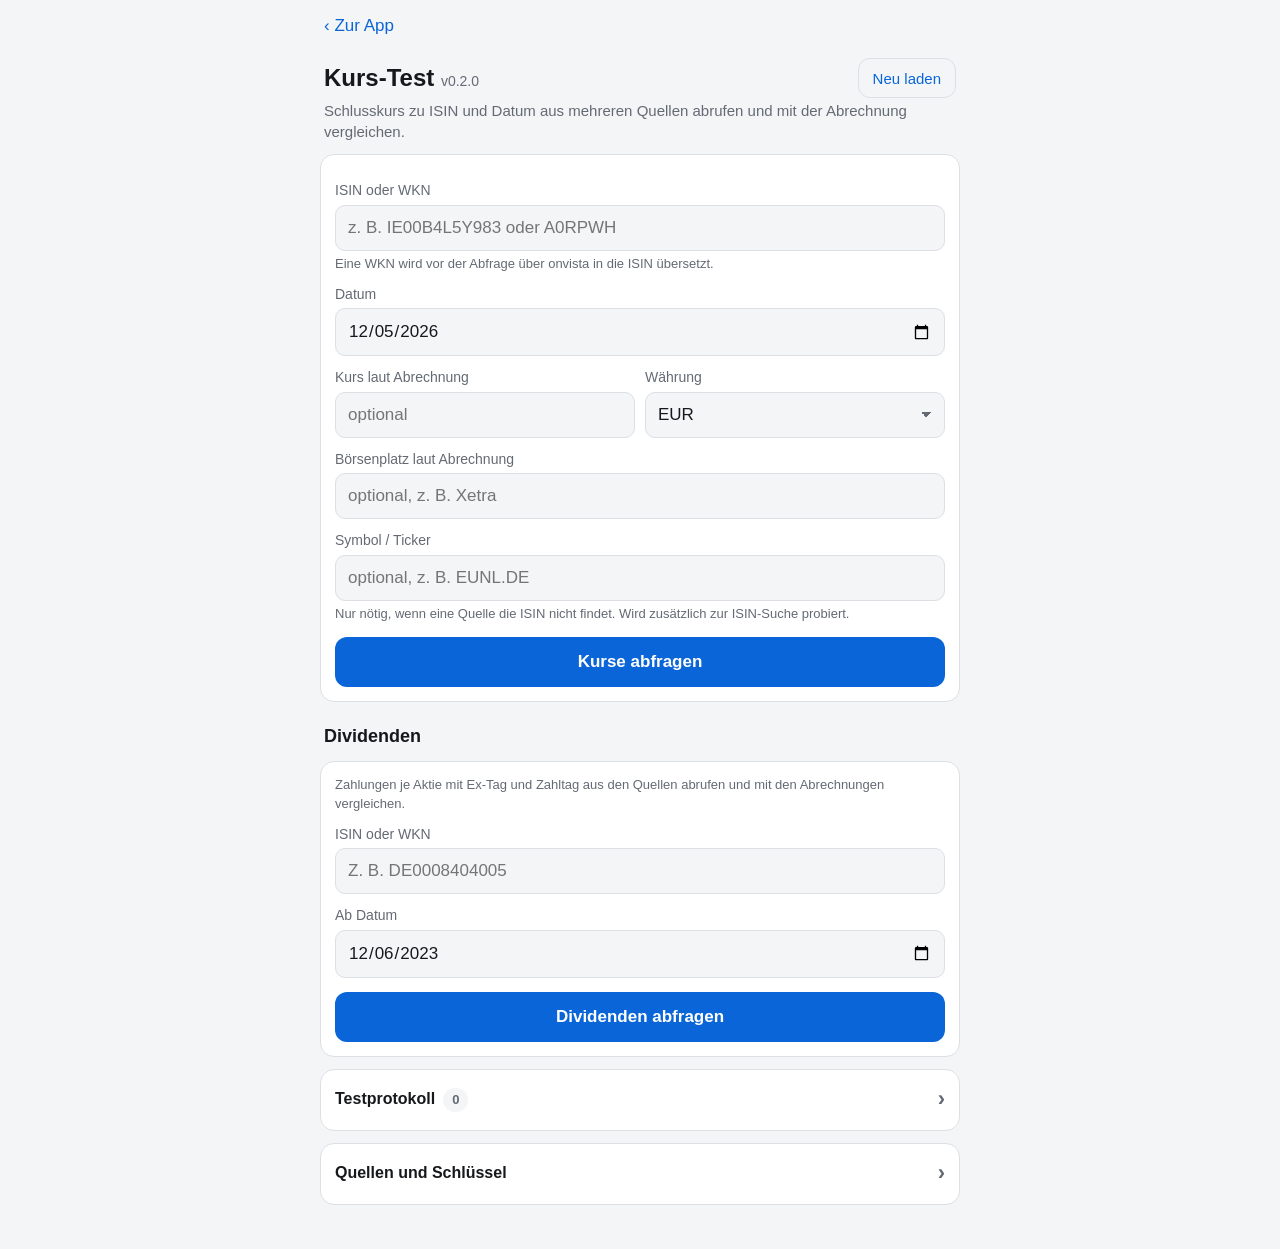
==== commit 168e6beb: "Kurs-Test v0.2.0: Bereich „Dividenden“ Etappe 1 der offenen Dividenden: Dividenden je Aktie mit Ex-T" ====
--- a/kurs-test.html
+++ b/kurs-test.html
@@ -150,6 +150,18 @@
 
   <div id="results"></div>
 
+  <h2 style="margin:22px 4px 8px">Dividenden</h2>
+  <form class="card" id="divForm" novalidate autocomplete="off">
+    <p class="hint" style="margin-top:0">Zahlungen je Aktie mit Ex-Tag und Zahltag aus den Quellen abrufen und mit den Abrechnungen vergleichen.</p>
+    <label for="divId">ISIN oder WKN</label>
+    <input id="divId" autocapitalize="characters" autocorrect="off" spellcheck="false" maxlength="14" placeholder="z. B. DE0008404005" style="text-transform:uppercase">
+    <label for="divFrom">Ab Datum</label>
+    <input id="divFrom" type="date">
+    <p class="err" id="divErr" hidden></p>
+    <button type="submit" id="divGo">Dividenden abfragen</button>
+  </form>
+  <div id="divResults"></div>
+
   <details class="card" id="protoCard">
     <summary>Testprotokoll <span class="badge" id="protoCount" style="margin-left:8px">0</span></summary>
     <p class="hint">Jede Abfrage wird hier lokal auf diesem Gerät gesammelt. Als CSV exportieren, um die Quellen zu vergleichen.</p>
@@ -168,7 +180,7 @@
 
 <script>
 'use strict';
-const VERSION = '0.1.5';
+const VERSION = '0.2.0';
 const LOOKBACK_DAYS = 10;   // so weit wird vor dem Wunschdatum nach dem letzten Handelstag gesucht
 const TIMEOUT_MS = 15000;
 const CURRENCIES = ['EUR', 'USD', 'GBP', 'CHF', 'JPY', 'CAD', 'AUD', 'DKK', 'SEK', 'NOK', 'HKD'];
@@ -554,6 +566,7 @@
 
 // ---------- Darstellung ----------
 const STATUS = {
+  divok: ['Daten gefunden', 'ok'], divinfo: ['Fundstellen', 'warn'],
   ok: ['Kurs gefunden', 'ok'], info: ['Zuordnung', 'ok'], nodata: ['Kein Kurs zum Datum', 'warn'],
   notfound: ['Nicht gefunden', 'warn'], blocked: ['Blockiert', 'bad'], timeout: ['Zeitüberschreitung', 'bad'],
   http: ['Fehler', 'bad'], parse: ['Fehler', 'bad'], error: ['Fehler', 'bad'], nokey: ['Schlüssel fehlt', ''], running: ['läuft …', ''],
@@ -802,6 +815,104 @@
 }
 
 // ---------- Start ----------
+// ---------- Dividenden ----------
+// onvista: keine bekannte Dividenden-Schnittstelle – die Snapshot-Antwort wird nach Dividenden-Feldern durchsucht
+function findKeys(obj, re, path = '', out = []) {
+  if (!obj || typeof obj !== 'object' || out.length > 20) return out;
+  for (const [k, v] of Object.entries(obj)) {
+    const p = path ? path + '.' + k : k;
+    if (re.test(k)) out.push({ path: p, value: v });
+    else findKeys(v, re, p, out);
+  }
+  return out;
+}
+async function divOnvista(isin, from, ctx) {
+  const OV = 'https://api.onvista.de/api/v1';
+  const PATH = { STOCK: 'stocks', FUND: 'funds', ETF: 'etfs', BOND: 'bonds' };
+  const s = await ctx.json(`${OV}/instruments/search/facet?searchValue=${enc(isin)}`);
+  const items = [];
+  for (const f of s.facets || []) for (const r of f.results || []) items.push(r);
+  const inst = items.find(r => (r.isin || '').toUpperCase() === isin) || items[0];
+  if (!inst) throw new SourceError('notfound', 'ISIN nicht gefunden');
+  const path = PATH[inst.entityType] || String(inst.entityType || '').toLowerCase() + 's';
+  const snap = await ctx.json(`${OV}/${path}/ISIN:${enc(isin)}/snapshot`);
+  const hits = findKeys(snap, /divid|distribution|aussch|payout/i);
+  if (!hits.length) throw new SourceError('nodata', `In der onvista-Antwort (${inst.entityType}) gibt es keine Dividenden-Felder.`);
+  return { name: inst.name, hits };
+}
+// EODHD: dokumentierte Dividenden-Abfrage je Börsenkürzel
+const HOME_EXCHANGE = { US: 'US', DE: 'XETRA', GB: 'LSE', FR: 'PA', NL: 'AS', CH: 'SW', IE: 'XETRA', LU: 'XETRA', AT: 'VI', IT: 'MI', ES: 'MC' };
+async function divEodhd(isin, from, ctx) {
+  const k = enc(ctx.key);
+  const list = await ctx.json(`https://eodhd.com/api/search/${enc(isin)}?api_token=${k}&fmt=json&limit=15`);
+  if (!Array.isArray(list) || !list.length) throw new SourceError('notfound', 'ISIN nicht gefunden');
+  const pref = HOME_EXCHANGE[isin.slice(0, 2)];
+  const it = list.find(x => x.Exchange === pref) || list[0];
+  const sym = it.Code + '.' + it.Exchange;
+  const d = await ctx.json(`https://eodhd.com/api/div/${enc(sym)}?from=${from}&api_token=${k}&fmt=json`);
+  if (!Array.isArray(d)) throw new SourceError('parse', 'Unerwartete Antwort');
+  return { name: it.Name, sym, rows: d.map(x => ({ ex: x.date, pay: x.paymentDate, rec: x.recordDate, value: x.value, unadj: x.unadjustedValue, cur: x.currency, period: x.period })) };
+}
+function divTable(rows) {
+  if (!rows.length) return h('p', { class: 'msg' }, 'Keine Dividenden im Zeitraum.');
+  return h('div', { style: 'overflow-x:auto;margin-top:8px' }, h('table', { style: 'width:100%;border-collapse:collapse;font-size:14px;font-variant-numeric:tabular-nums' },
+    h('thead', {}, h('tr', {}, ['Ex-Tag', 'Zahltag', 'Je Aktie', ''].map(t => h('th', { style: 'text-align:left;color:var(--muted);font-weight:600;padding:4px 6px 4px 0' }, t)))),
+    h('tbody', {}, rows.slice().reverse().map(r => h('tr', { style: 'border-top:1px solid var(--line)' },
+      h('td', { style: 'padding:6px 6px 6px 0;white-space:nowrap' }, r.ex ? fmtDate(r.ex) : '–'),
+      h('td', { style: 'padding:6px 6px 6px 0;white-space:nowrap' }, r.pay ? fmtDate(r.pay) : '–'),
+      h('td', { style: 'padding:6px 6px 6px 0;white-space:nowrap;font-weight:600' }, r.value != null ? `${nf.format(r.value)} ${r.cur || ''}` : '–'),
+      h('td', { style: 'padding:6px 0;color:var(--muted);font-size:12px' }, r.unadj != null && Math.abs(r.unadj - r.value) > 1e-9 ? `vor Split ${nf.format(r.unadj)}` : (r.period || '')))))));
+}
+async function runDividends(ev) {
+  ev.preventDefault();
+  document.activeElement && document.activeElement.blur();
+  const err = $('#divErr');
+  let id = $('#divId').value.trim().toUpperCase().replace(/\s/g, '');
+  const from = $('#divFrom').value || '2015-01-01';
+  err.hidden = true;
+  if (!isWkn(id) && !isinValid(id)) { err.textContent = 'Bitte eine gültige ISIN oder WKN eingeben.'; err.hidden = false; return; }
+  const btn = $('#divGo');
+  btn.disabled = true; btn.textContent = 'Frage ab …';
+  try { store.set('kt.div', { id, from }); } catch { /* egal */ }
+  const out = $('#divResults');
+  out.replaceChildren();
+  if (isWkn(id)) {
+    try { id = (await resolveWkn(id)).isin; }
+    catch (e) { err.textContent = `WKN nicht übersetzbar (${e.message}). Bitte die ISIN eingeben.`; err.hidden = false; btn.disabled = false; btn.textContent = 'Dividenden abfragen'; return; }
+  }
+  const srcs = [
+    { id: 'onvista', name: 'onvista', run: divOnvista },
+    { id: 'eodhd', name: 'EODHD', run: divEodhd, needsKey: true },
+  ];
+  await Promise.all(srcs.map(async src => {
+    const card = h('section', { class: 'card' });
+    out.append(card);
+    card.replaceChildren(h('div', { class: 'res-head' }, h('h2', {}, src.name), badge('running')));
+    const ctx = makeCtx(src);
+    let body;
+    let status = 'divok';
+    try {
+      if (src.needsKey && !ctx.key) throw new SourceError('nokey', 'Kein Schlüssel hinterlegt – unten unter „Quellen und Schlüssel“ eintragen.');
+      const r = await src.run(id, from, ctx);
+      if (r.rows) {
+        body = [h('p', { class: 'msg' }, `${r.name} · ${r.sym} · ${r.rows.length} Zahlungen`), divTable(r.rows)];
+        if (!r.rows.length) status = 'nodata';
+      } else {
+        status = 'divinfo';
+        body = [h('p', { class: 'msg' }, `${r.name}: Fundstellen in der Antwort (zur Prüfung, noch nicht ausgewertet):`),
+          r.hits.map(x => h('details', { class: 'raw' }, h('summary', {}, x.path),
+            h('pre', {}, JSON.stringify(x.value, null, 1).slice(0, 4000))))];
+      }
+    } catch (e) {
+      status = e.status || 'error';
+      body = [h('p', { class: 'msg' }, e.message)];
+    }
+    card.replaceChildren(h('div', { class: 'res-head' }, h('h2', {}, src.name), badge(status)), ...[body].flat(3), rawBlock(ctx.raw) || '');
+  }));
+  out.prepend(h('p', { class: 'lead' }, `${id} · ab ${fmtDate(from)}`));
+  btn.disabled = false; btn.textContent = 'Dividenden abfragen';
+}
+
 function init() {
   $('#ver').textContent = 'v' + VERSION;
   $('#refCur').replaceChildren(...CURRENCIES.map(c => h('option', { value: c }, c)));
@@ -821,6 +932,13 @@
   updateProtoCount();
 }
 init();
+{
+  const saved = store.get('kt.div', {});
+  $('#divId').value = saved.id || '';
+  const d = new Date(); d.setFullYear(d.getFullYear() - 3);
+  $('#divFrom').value = saved.from || d.toISOString().slice(0, 10);
+  $('#divForm').addEventListener('submit', runDividends);
+}
 </script>
 </body>
 </html>
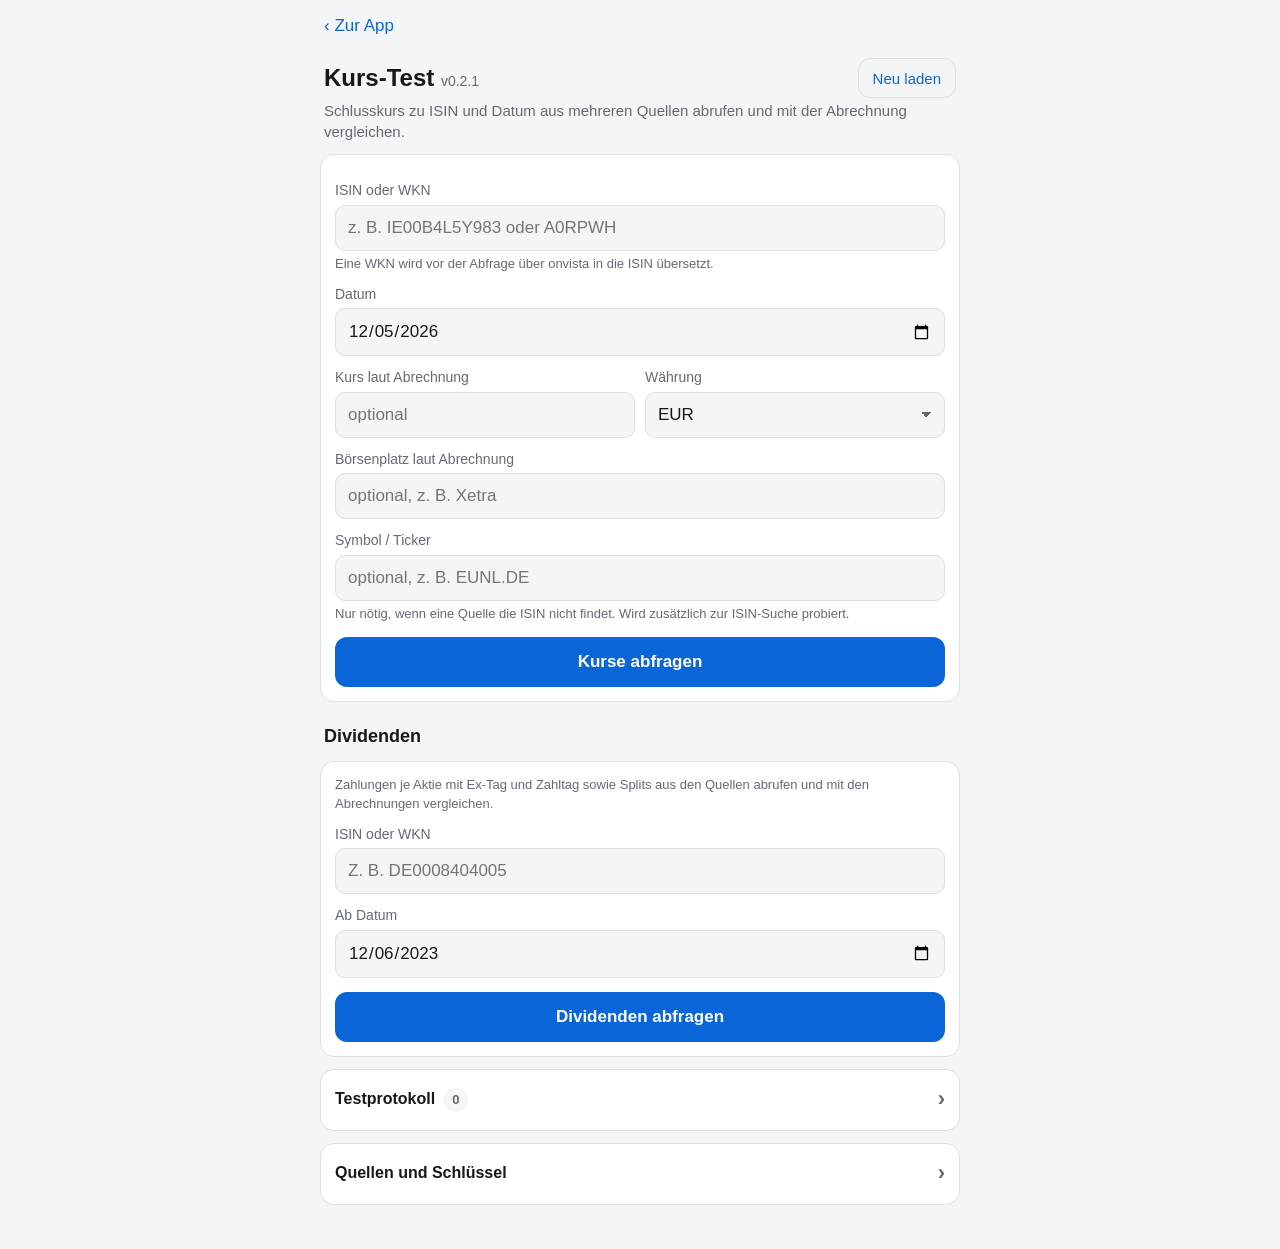
==== commit e2f75294: "Kurs-Test v0.2.1: Splits von EODHD im Bereich Dividenden Ein weiterer Abruf (/api/splits) je Abfrage" ====
--- a/kurs-test.html
+++ b/kurs-test.html
@@ -152,7 +152,7 @@
 
   <h2 style="margin:22px 4px 8px">Dividenden</h2>
   <form class="card" id="divForm" novalidate autocomplete="off">
-    <p class="hint" style="margin-top:0">Zahlungen je Aktie mit Ex-Tag und Zahltag aus den Quellen abrufen und mit den Abrechnungen vergleichen.</p>
+    <p class="hint" style="margin-top:0">Zahlungen je Aktie mit Ex-Tag und Zahltag sowie Splits aus den Quellen abrufen und mit den Abrechnungen vergleichen.</p>
     <label for="divId">ISIN oder WKN</label>
     <input id="divId" autocapitalize="characters" autocorrect="off" spellcheck="false" maxlength="14" placeholder="z. B. DE0008404005" style="text-transform:uppercase">
     <label for="divFrom">Ab Datum</label>
@@ -180,7 +180,7 @@
 
 <script>
 'use strict';
-const VERSION = '0.2.0';
+const VERSION = '0.2.1';
 const LOOKBACK_DAYS = 10;   // so weit wird vor dem Wunschdatum nach dem letzten Handelstag gesucht
 const TIMEOUT_MS = 15000;
 const CURRENCIES = ['EUR', 'USD', 'GBP', 'CHF', 'JPY', 'CAD', 'AUD', 'DKK', 'SEK', 'NOK', 'HKD'];
@@ -851,7 +851,13 @@
   const sym = it.Code + '.' + it.Exchange;
   const d = await ctx.json(`https://eodhd.com/api/div/${enc(sym)}?from=${from}&api_token=${k}&fmt=json`);
   if (!Array.isArray(d)) throw new SourceError('parse', 'Unerwartete Antwort');
-  return { name: it.Name, sym, rows: d.map(x => ({ ex: x.date, pay: x.paymentDate, rec: x.recordDate, value: x.value, unadj: x.unadjustedValue, cur: x.currency, period: x.period })) };
+  // Splits über dieselbe Quelle (ein weiterer Abruf)
+  let splits = null;
+  try {
+    const sp = await ctx.json(`https://eodhd.com/api/splits/${enc(sym)}?from=${from}&api_token=${k}&fmt=json`);
+    if (Array.isArray(sp)) splits = sp.map(x => { const [a, b] = String(x.split || '').split('/').map(Number); return { d: x.date, a, b }; });
+  } catch (e) { splits = { error: e.message }; }
+  return { name: it.Name, sym, splits, rows: d.map(x => ({ ex: x.date, pay: x.paymentDate, rec: x.recordDate, value: x.value, unadj: x.unadjustedValue, cur: x.currency, period: x.period })) };
 }
 function divTable(rows) {
   if (!rows.length) return h('p', { class: 'msg' }, 'Keine Dividenden im Zeitraum.');
@@ -896,6 +902,10 @@
       const r = await src.run(id, from, ctx);
       if (r.rows) {
         body = [h('p', { class: 'msg' }, `${r.name} · ${r.sym} · ${r.rows.length} Zahlungen`), divTable(r.rows)];
+        if (r.splits) body.push(h('p', { class: 'msg', style: 'margin-top:14px' }, h('b', {}, 'Splits: '),
+          r.splits.error ? 'Abruf fehlgeschlagen (' + r.splits.error + ')'
+            : !r.splits.length ? 'keine im Zeitraum'
+            : r.splits.map(x => { const g = n => n.toLocaleString('de-DE', { maximumFractionDigits: 4 }); return `${fmtDate(x.d)}: ${x.b > x.a ? 'Zusammenlegung' : 'Split'} ${g(x.b)} : ${g(x.a)} (neue Stücke je bisheriges: ${g(x.a / x.b)})`; }).join(' · ')));
         if (!r.rows.length) status = 'nodata';
       } else {
         status = 'divinfo';
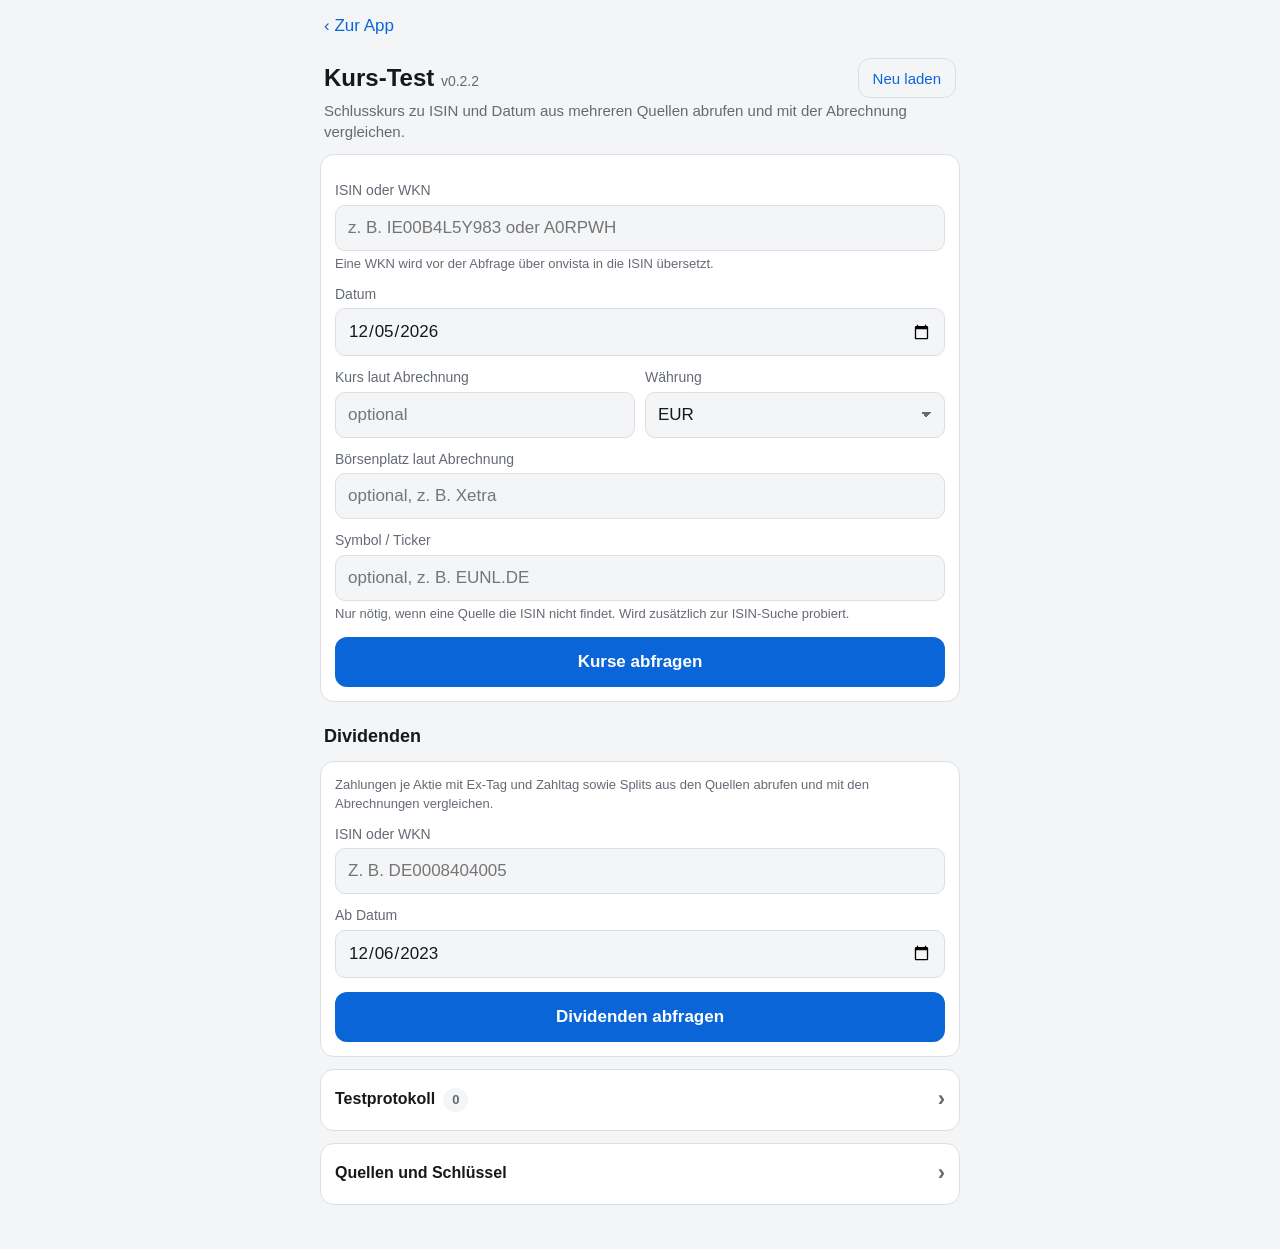
==== commit f76d2984: "Kurs-Test v0.2.2: onvista-Daten auch nach Split-Angaben durchsuchen Co-Authored-By: Claude Opus 5.5 " ====
--- a/kurs-test.html
+++ b/kurs-test.html
@@ -180,7 +180,7 @@
 
 <script>
 'use strict';
-const VERSION = '0.2.1';
+const VERSION = '0.2.2';
 const LOOKBACK_DAYS = 10;   // so weit wird vor dem Wunschdatum nach dem letzten Handelstag gesucht
 const TIMEOUT_MS = 15000;
 const CURRENCIES = ['EUR', 'USD', 'GBP', 'CHF', 'JPY', 'CAD', 'AUD', 'DKK', 'SEK', 'NOK', 'HKD'];
@@ -836,8 +836,8 @@
   if (!inst) throw new SourceError('notfound', 'ISIN nicht gefunden');
   const path = PATH[inst.entityType] || String(inst.entityType || '').toLowerCase() + 's';
   const snap = await ctx.json(`${OV}/${path}/ISIN:${enc(isin)}/snapshot`);
-  const hits = findKeys(snap, /divid|distribution|aussch|payout/i);
-  if (!hits.length) throw new SourceError('nodata', `In der onvista-Antwort (${inst.entityType}) gibt es keine Dividenden-Felder.`);
+  const hits = findKeys(snap, /divid|distribution|aussch|payout|split|corporate|kapitalma/i);
+  if (!hits.length) throw new SourceError('nodata', `In der onvista-Antwort (${inst.entityType}) gibt es keine Dividenden- oder Split-Felder.`);
   return { name: inst.name, hits };
 }
 // EODHD: dokumentierte Dividenden-Abfrage je Börsenkürzel
@@ -909,7 +909,7 @@
         if (!r.rows.length) status = 'nodata';
       } else {
         status = 'divinfo';
-        body = [h('p', { class: 'msg' }, `${r.name}: Fundstellen in der Antwort (zur Prüfung, noch nicht ausgewertet):`),
+        body = [h('p', { class: 'msg' }, `${r.name}: Fundstellen zu Dividenden und Splits (zur Prüfung, noch nicht ausgewertet). Antippen zeigt den Inhalt:`),
           r.hits.map(x => h('details', { class: 'raw' }, h('summary', {}, x.path),
             h('pre', {}, JSON.stringify(x.value, null, 1).slice(0, 4000))))];
       }
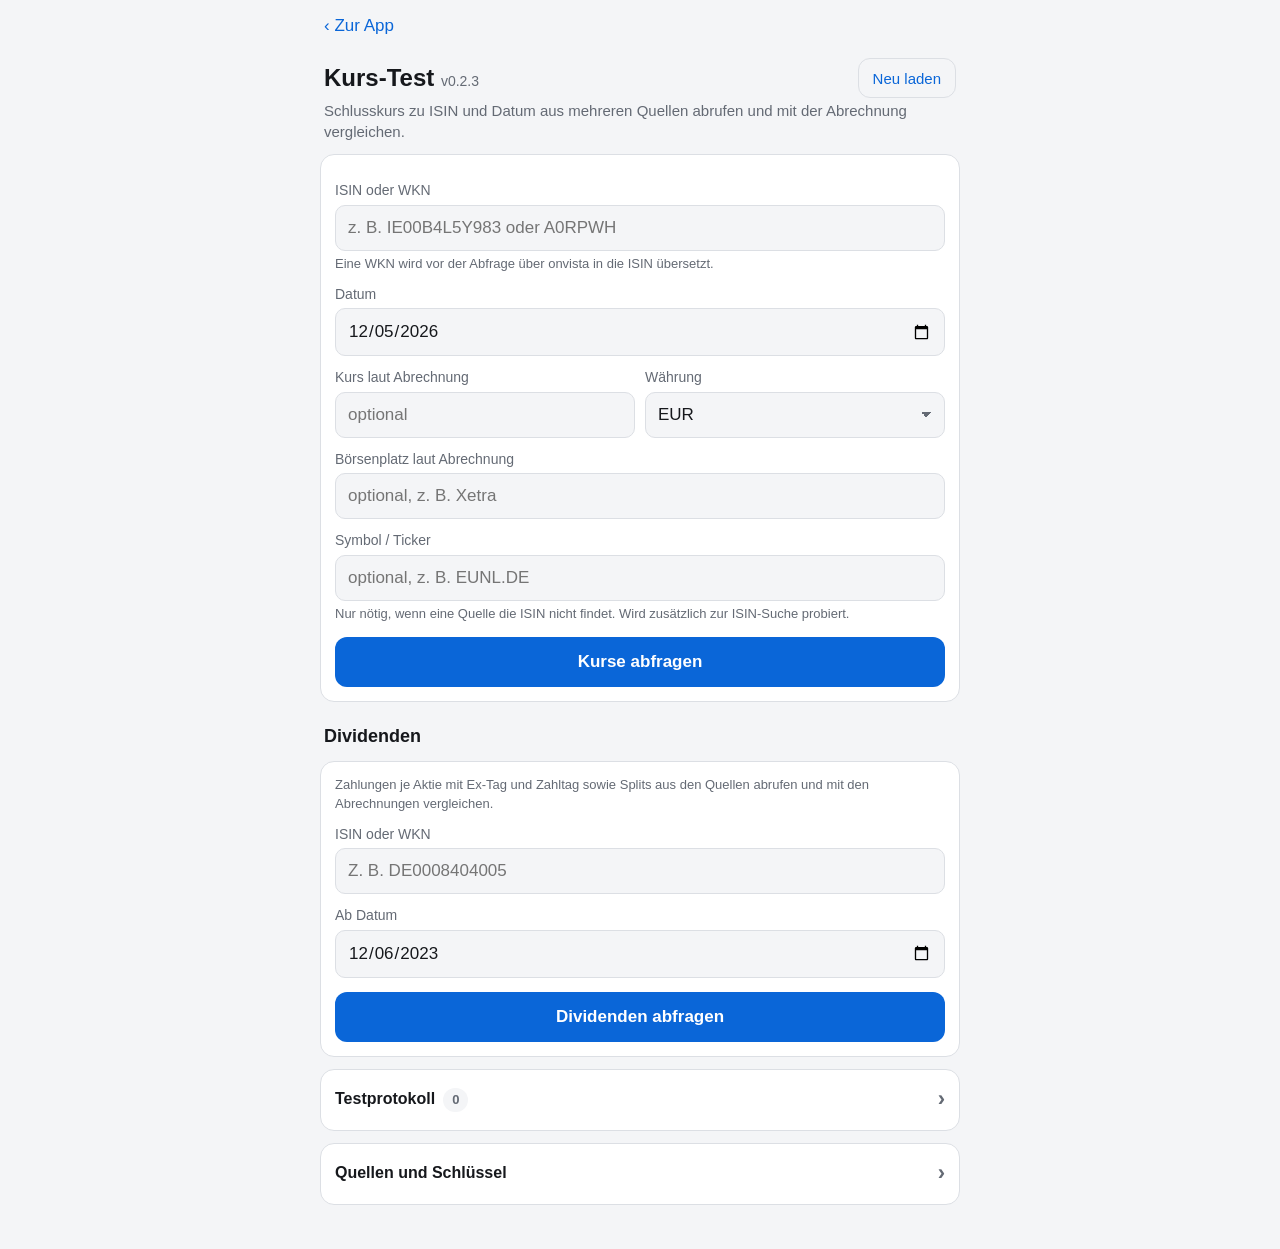
==== commit 237357c2: "Kurs-Test v0.2.3: Splits aus onvista auswerten onvista liefert Splits im Snapshot unter stocksSplitL" ====
--- a/kurs-test.html
+++ b/kurs-test.html
@@ -180,7 +180,7 @@
 
 <script>
 'use strict';
-const VERSION = '0.2.2';
+const VERSION = '0.2.3';
 const LOOKBACK_DAYS = 10;   // so weit wird vor dem Wunschdatum nach dem letzten Handelstag gesucht
 const TIMEOUT_MS = 15000;
 const CURRENCIES = ['EUR', 'USD', 'GBP', 'CHF', 'JPY', 'CAD', 'AUD', 'DKK', 'SEK', 'NOK', 'HKD'];
@@ -837,8 +837,23 @@
   const path = PATH[inst.entityType] || String(inst.entityType || '').toLowerCase() + 's';
   const snap = await ctx.json(`${OV}/${path}/ISIN:${enc(isin)}/snapshot`);
   const hits = findKeys(snap, /divid|distribution|aussch|payout|split|corporate|kapitalma/i);
-  if (!hits.length) throw new SourceError('nodata', `In der onvista-Antwort (${inst.entityType}) gibt es keine Dividenden- oder Split-Felder.`);
-  return { name: inst.name, hits };
+  if (!hits.length && !snap.stocksSplitList) throw new SourceError('nodata', `In der onvista-Antwort (${inst.entityType}) gibt es keine Dividenden- oder Split-Felder.`);
+  // Splits: stocksSplitList.list[] mit dateSplit und factor (= neue Stücke je bisheriges Stück)
+  const sl = snap.stocksSplitList && Array.isArray(snap.stocksSplitList.list) ? snap.stocksSplitList.list : null;
+  const splits = sl ? sl.map(x => ({ d: String(x.dateSplit || '').slice(0, 10), factor: x.factor, before: x.pricePreviousLast, after: x.lastPrice, cur: x.isoCurrency }))
+    .filter(x => x.d >= from).sort((a, b) => a.d < b.d ? -1 : 1) : null;
+  return { name: inst.name, hits: hits.filter(x => !/^stocksSplitList/.test(x.path)), splits };
+}
+function splitTable(rows) {
+  if (!rows.length) return h('p', { class: 'msg' }, 'Keine Splits im Zeitraum.');
+  const g = n => n == null ? '–' : n.toLocaleString('de-DE', { maximumFractionDigits: 4 });
+  return h('div', { style: 'overflow-x:auto;margin-top:8px' }, h('table', { style: 'width:100%;border-collapse:collapse;font-size:14px;font-variant-numeric:tabular-nums' },
+    h('thead', {}, h('tr', {}, ['Datum', 'Art', 'Neue je bisherige', 'Kurs vorher → nachher'].map(t => h('th', { style: 'text-align:left;color:var(--muted);font-weight:600;padding:4px 6px 4px 0' }, t)))),
+    h('tbody', {}, rows.slice().reverse().map(r => h('tr', { style: 'border-top:1px solid var(--line)' },
+      h('td', { style: 'padding:6px 6px 6px 0;white-space:nowrap' }, fmtDate(r.d)),
+      h('td', { style: 'padding:6px 6px 6px 0' }, r.factor >= 1 ? `Split 1 : ${g(r.factor)}` : `Zusammenlegung ${g(1 / r.factor)} : 1`),
+      h('td', { style: 'padding:6px 6px 6px 0;font-weight:600' }, g(r.factor)),
+      h('td', { style: 'padding:6px 0;white-space:nowrap' }, `${g(r.before)} → ${g(r.after)} ${r.cur || ''}`))))));
 }
 // EODHD: dokumentierte Dividenden-Abfrage je Börsenkürzel
 const HOME_EXCHANGE = { US: 'US', DE: 'XETRA', GB: 'LSE', FR: 'PA', NL: 'AS', CH: 'SW', IE: 'XETRA', LU: 'XETRA', AT: 'VI', IT: 'MI', ES: 'MC' };
@@ -909,9 +924,12 @@
         if (!r.rows.length) status = 'nodata';
       } else {
         status = 'divinfo';
-        body = [h('p', { class: 'msg' }, `${r.name}: Fundstellen zu Dividenden und Splits (zur Prüfung, noch nicht ausgewertet). Antippen zeigt den Inhalt:`),
+        body = [];
+        if (r.splits) body.push(h('p', { class: 'msg' }, h('b', {}, 'Splits'), ` (${r.name})`), splitTable(r.splits));
+        if (r.hits.length) body.push(h('p', { class: 'msg', style: 'margin-top:14px' }, `Weitere Fundstellen (noch nicht ausgewertet). Antippen zeigt den Inhalt:`),
           r.hits.map(x => h('details', { class: 'raw' }, h('summary', {}, x.path),
-            h('pre', {}, JSON.stringify(x.value, null, 1).slice(0, 4000))))];
+            h('pre', {}, JSON.stringify(x.value, null, 1).slice(0, 4000)))));
+        if (r.splits && !r.hits.length) status = 'divok';
       }
     } catch (e) {
       status = e.status || 'error';
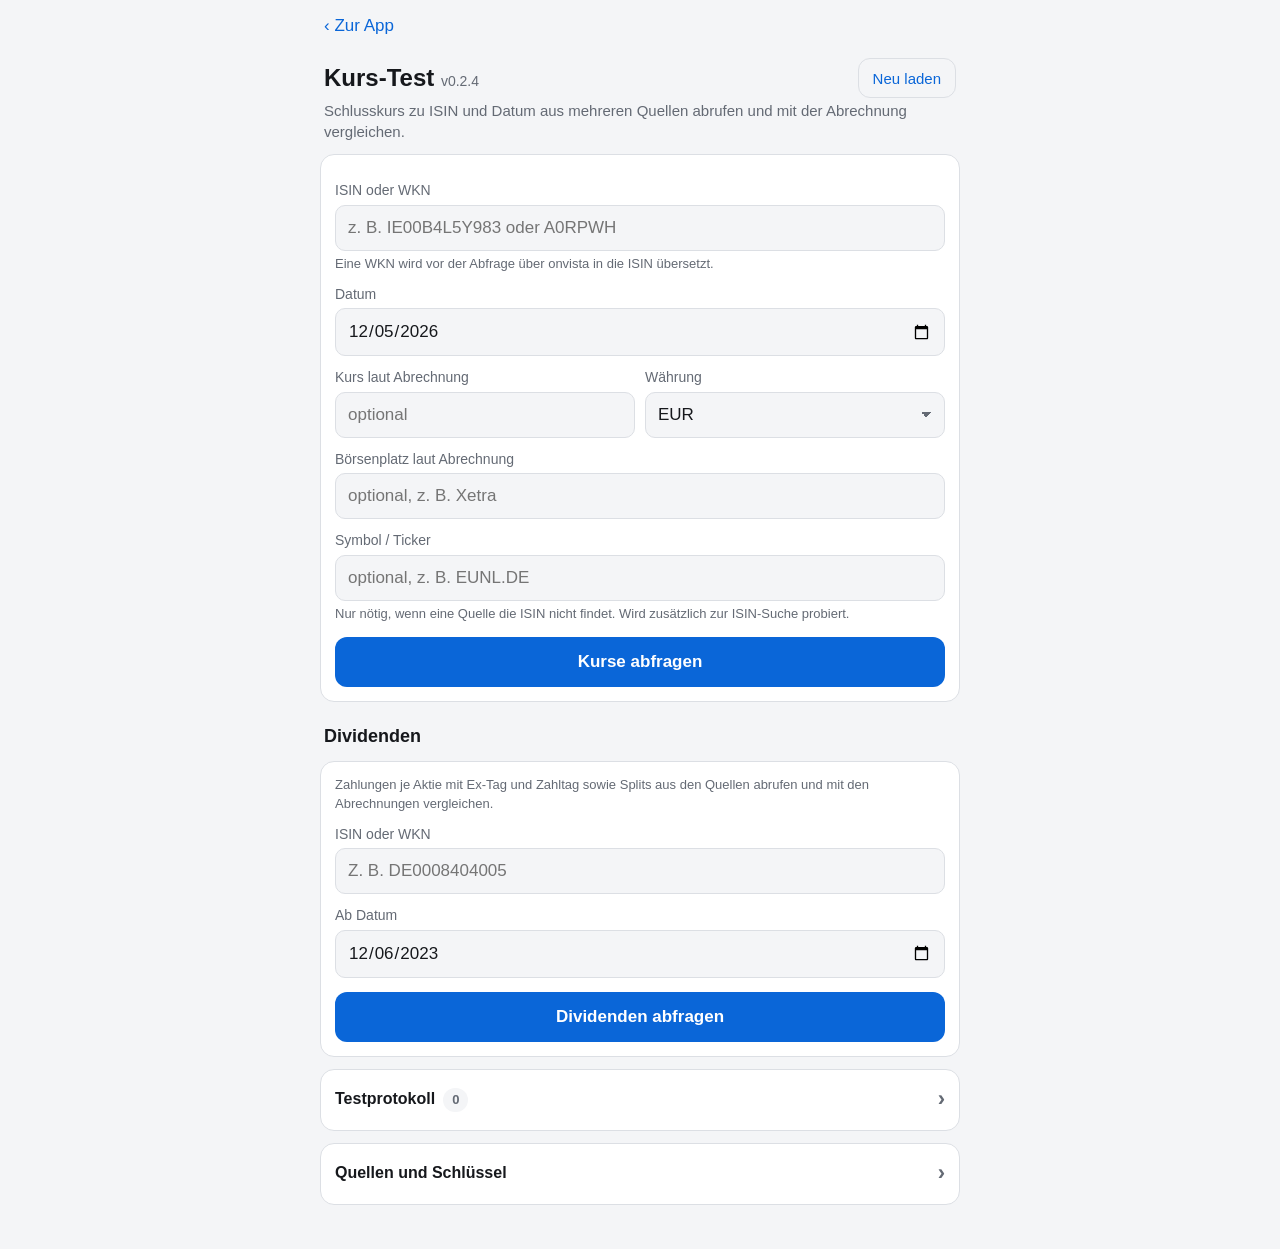
==== commit 7f1a811e: "Kurs-Test v0.2.4: Kennzahlen je Geschäftsjahr von onvista vollständig anzeigen onvista liefert keine" ====
--- a/kurs-test.html
+++ b/kurs-test.html
@@ -180,7 +180,7 @@
 
 <script>
 'use strict';
-const VERSION = '0.2.3';
+const VERSION = '0.2.4';
 const LOOKBACK_DAYS = 10;   // so weit wird vor dem Wunschdatum nach dem letzten Handelstag gesucht
 const TIMEOUT_MS = 15000;
 const CURRENCIES = ['EUR', 'USD', 'GBP', 'CHF', 'JPY', 'CAD', 'AUD', 'DKK', 'SEK', 'NOK', 'HKD'];
@@ -842,7 +842,9 @@
   const sl = snap.stocksSplitList && Array.isArray(snap.stocksSplitList.list) ? snap.stocksSplitList.list : null;
   const splits = sl ? sl.map(x => ({ d: String(x.dateSplit || '').slice(0, 10), factor: x.factor, before: x.pricePreviousLast, after: x.lastPrice, cur: x.isoCurrency }))
     .filter(x => x.d >= from).sort((a, b) => a.d < b.d ? -1 : 1) : null;
-  return { name: inst.name, hits: hits.filter(x => !/^stocksSplitList/.test(x.path)), splits };
+  // Kennzahlen je Geschäftsjahr (enthalten den Ex-Dividenden-Tag) vollständig zeigen
+  const fund = snap.stocksCnFundamentalList && Array.isArray(snap.stocksCnFundamentalList.list) ? snap.stocksCnFundamentalList.list : null;
+  return { name: inst.name, hits: hits.filter(x => !/^stocksSplitList|^stocksCnFundamentalList|^savingsPlanList|^stocksBalanceSheetList/.test(x.path)), splits, fund };
 }
 function splitTable(rows) {
   if (!rows.length) return h('p', { class: 'msg' }, 'Keine Splits im Zeitraum.');
@@ -926,6 +928,9 @@
         status = 'divinfo';
         body = [];
         if (r.splits) body.push(h('p', { class: 'msg' }, h('b', {}, 'Splits'), ` (${r.name})`), splitTable(r.splits));
+        if (r.fund) body.push(h('p', { class: 'msg', style: 'margin-top:14px' }, h('b', {}, 'Kennzahlen je Geschäftsjahr'), ' – vollständig, zur Prüfung:'),
+          r.fund.slice(0, 4).map((x, i) => h('details', { class: 'raw', open: i === 0 }, h('summary', {}, `Eintrag ${i + 1}` + (x.dateExDividend ? ` · Ex-Tag ${fmtDate(String(x.dateExDividend).slice(0, 10))}` : '')),
+            h('pre', {}, JSON.stringify(x, null, 1)))));
         if (r.hits.length) body.push(h('p', { class: 'msg', style: 'margin-top:14px' }, `Weitere Fundstellen (noch nicht ausgewertet). Antippen zeigt den Inhalt:`),
           r.hits.map(x => h('details', { class: 'raw' }, h('summary', {}, x.path),
             h('pre', {}, JSON.stringify(x.value, null, 1).slice(0, 4000)))));
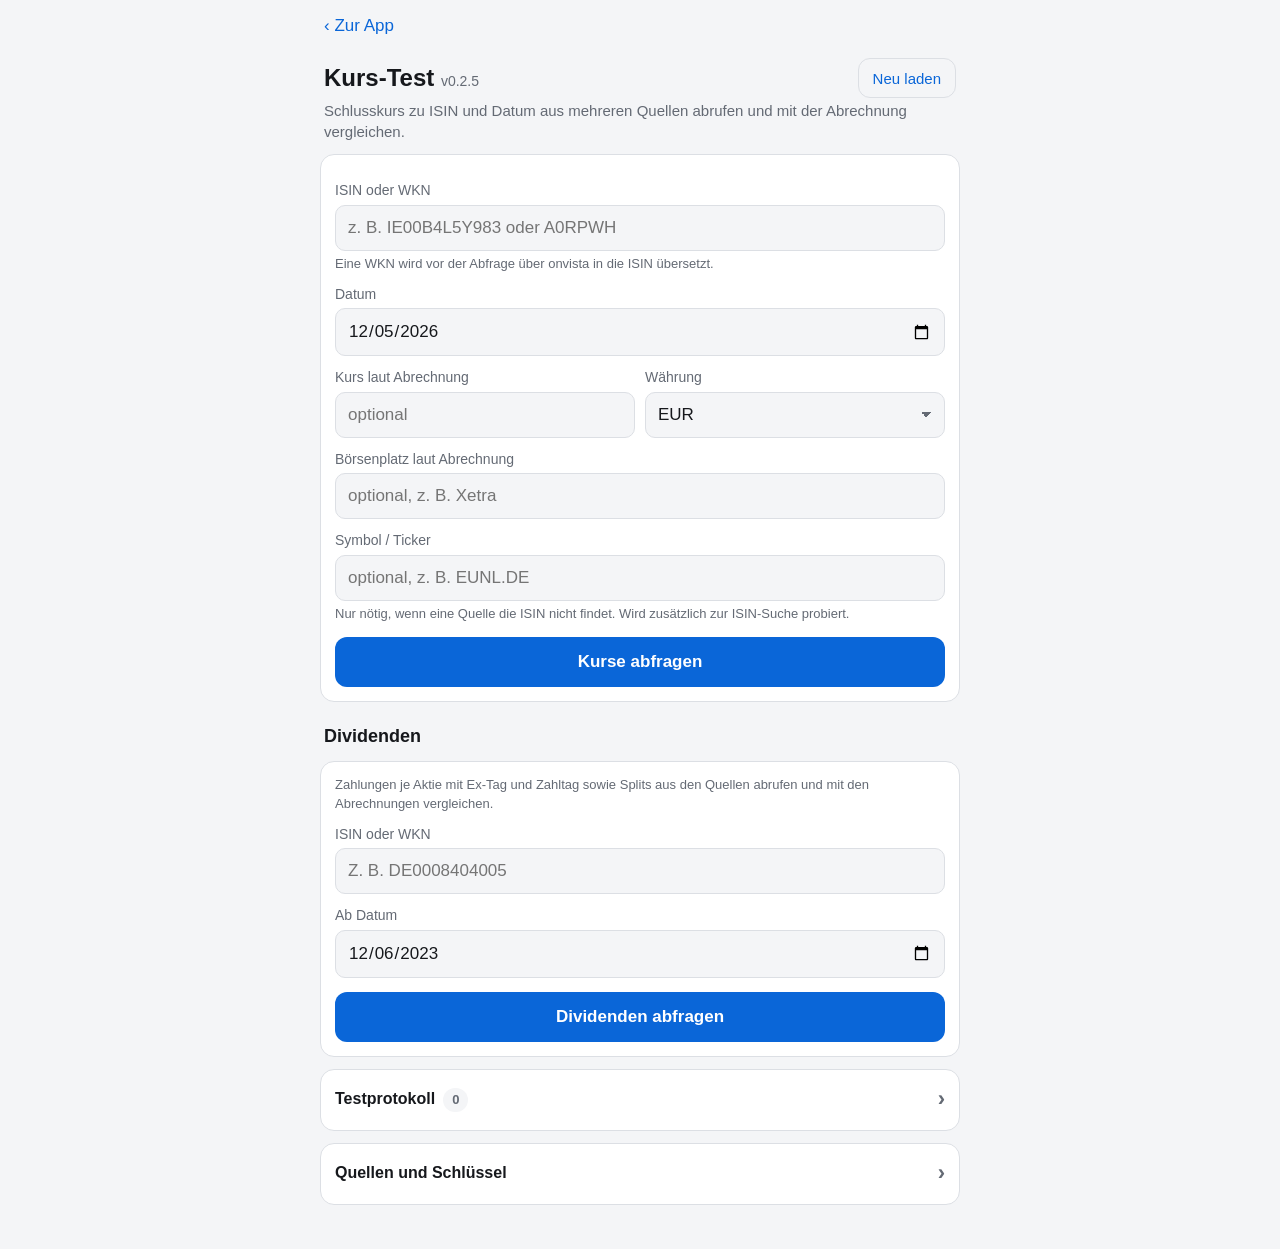
==== commit 5dfd4ca6: "Kurs-Test v0.2.5: Kennzahlen je Geschäftsjahr nur mit Dividendenfeldern, ohne Höhenbegrenzung Co-Aut" ====
--- a/kurs-test.html
+++ b/kurs-test.html
@@ -180,7 +180,7 @@
 
 <script>
 'use strict';
-const VERSION = '0.2.4';
+const VERSION = '0.2.5';
 const LOOKBACK_DAYS = 10;   // so weit wird vor dem Wunschdatum nach dem letzten Handelstag gesucht
 const TIMEOUT_MS = 15000;
 const CURRENCIES = ['EUR', 'USD', 'GBP', 'CHF', 'JPY', 'CAD', 'AUD', 'DKK', 'SEK', 'NOK', 'HKD'];
@@ -928,9 +928,11 @@
         status = 'divinfo';
         body = [];
         if (r.splits) body.push(h('p', { class: 'msg' }, h('b', {}, 'Splits'), ` (${r.name})`), splitTable(r.splits));
-        if (r.fund) body.push(h('p', { class: 'msg', style: 'margin-top:14px' }, h('b', {}, 'Kennzahlen je Geschäftsjahr'), ' – vollständig, zur Prüfung:'),
+        if (r.fund) body.push(h('p', { class: 'msg', style: 'margin-top:14px' }, h('b', {}, 'Kennzahlen je Geschäftsjahr'), ' – nur Dividendenfelder, zur Prüfung:'),
           r.fund.slice(0, 4).map((x, i) => h('details', { class: 'raw', open: i === 0 }, h('summary', {}, `Eintrag ${i + 1}` + (x.dateExDividend ? ` · Ex-Tag ${fmtDate(String(x.dateExDividend).slice(0, 10))}` : '')),
-            h('pre', {}, JSON.stringify(x, null, 1)))));
+            h('pre', { style: 'max-height:none' }, Object.entries(x)
+              .filter(([k]) => /div|payout|aussch|^label$|year|currency/i.test(k))
+              .map(([k, v]) => `${k}: ${JSON.stringify(v)}`).join('\n') || '(keine Dividendenfelder)'))));
         if (r.hits.length) body.push(h('p', { class: 'msg', style: 'margin-top:14px' }, `Weitere Fundstellen (noch nicht ausgewertet). Antippen zeigt den Inhalt:`),
           r.hits.map(x => h('details', { class: 'raw' }, h('summary', {}, x.path),
             h('pre', {}, JSON.stringify(x.value, null, 1).slice(0, 4000)))));
